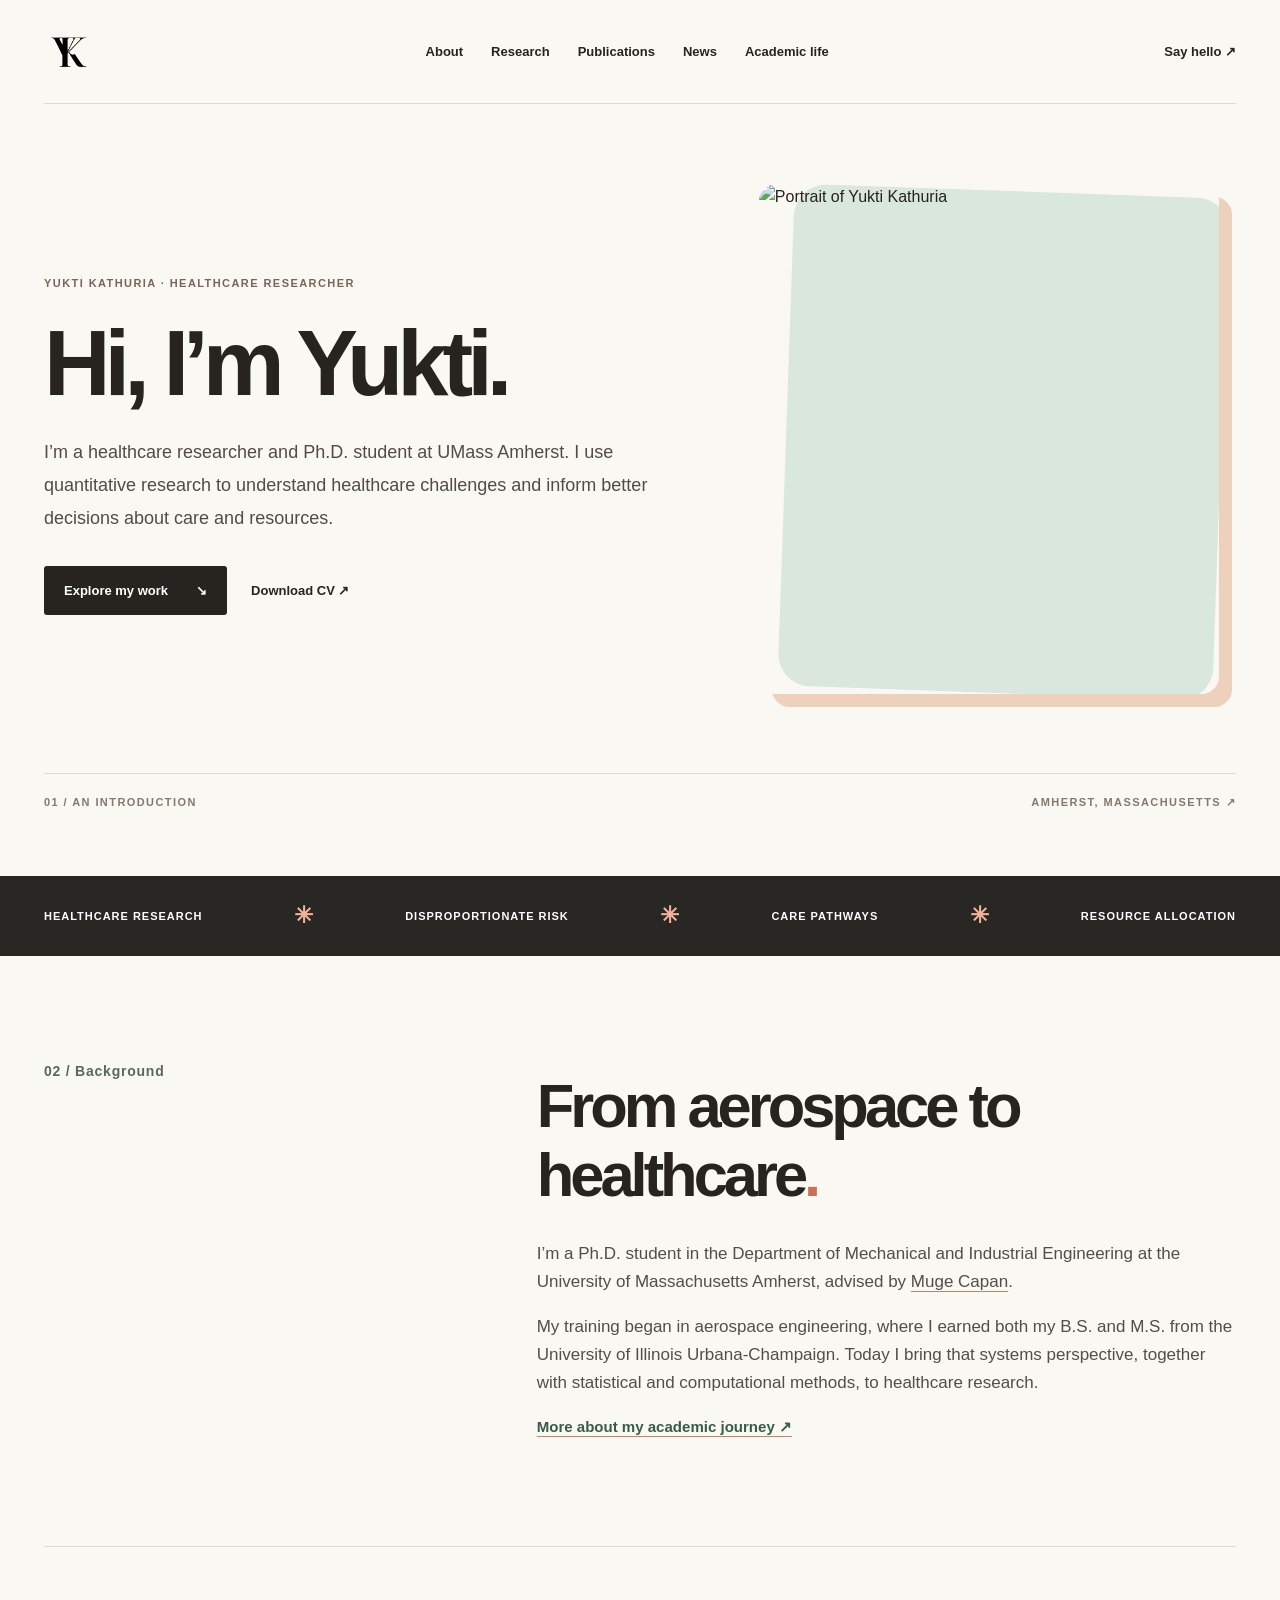
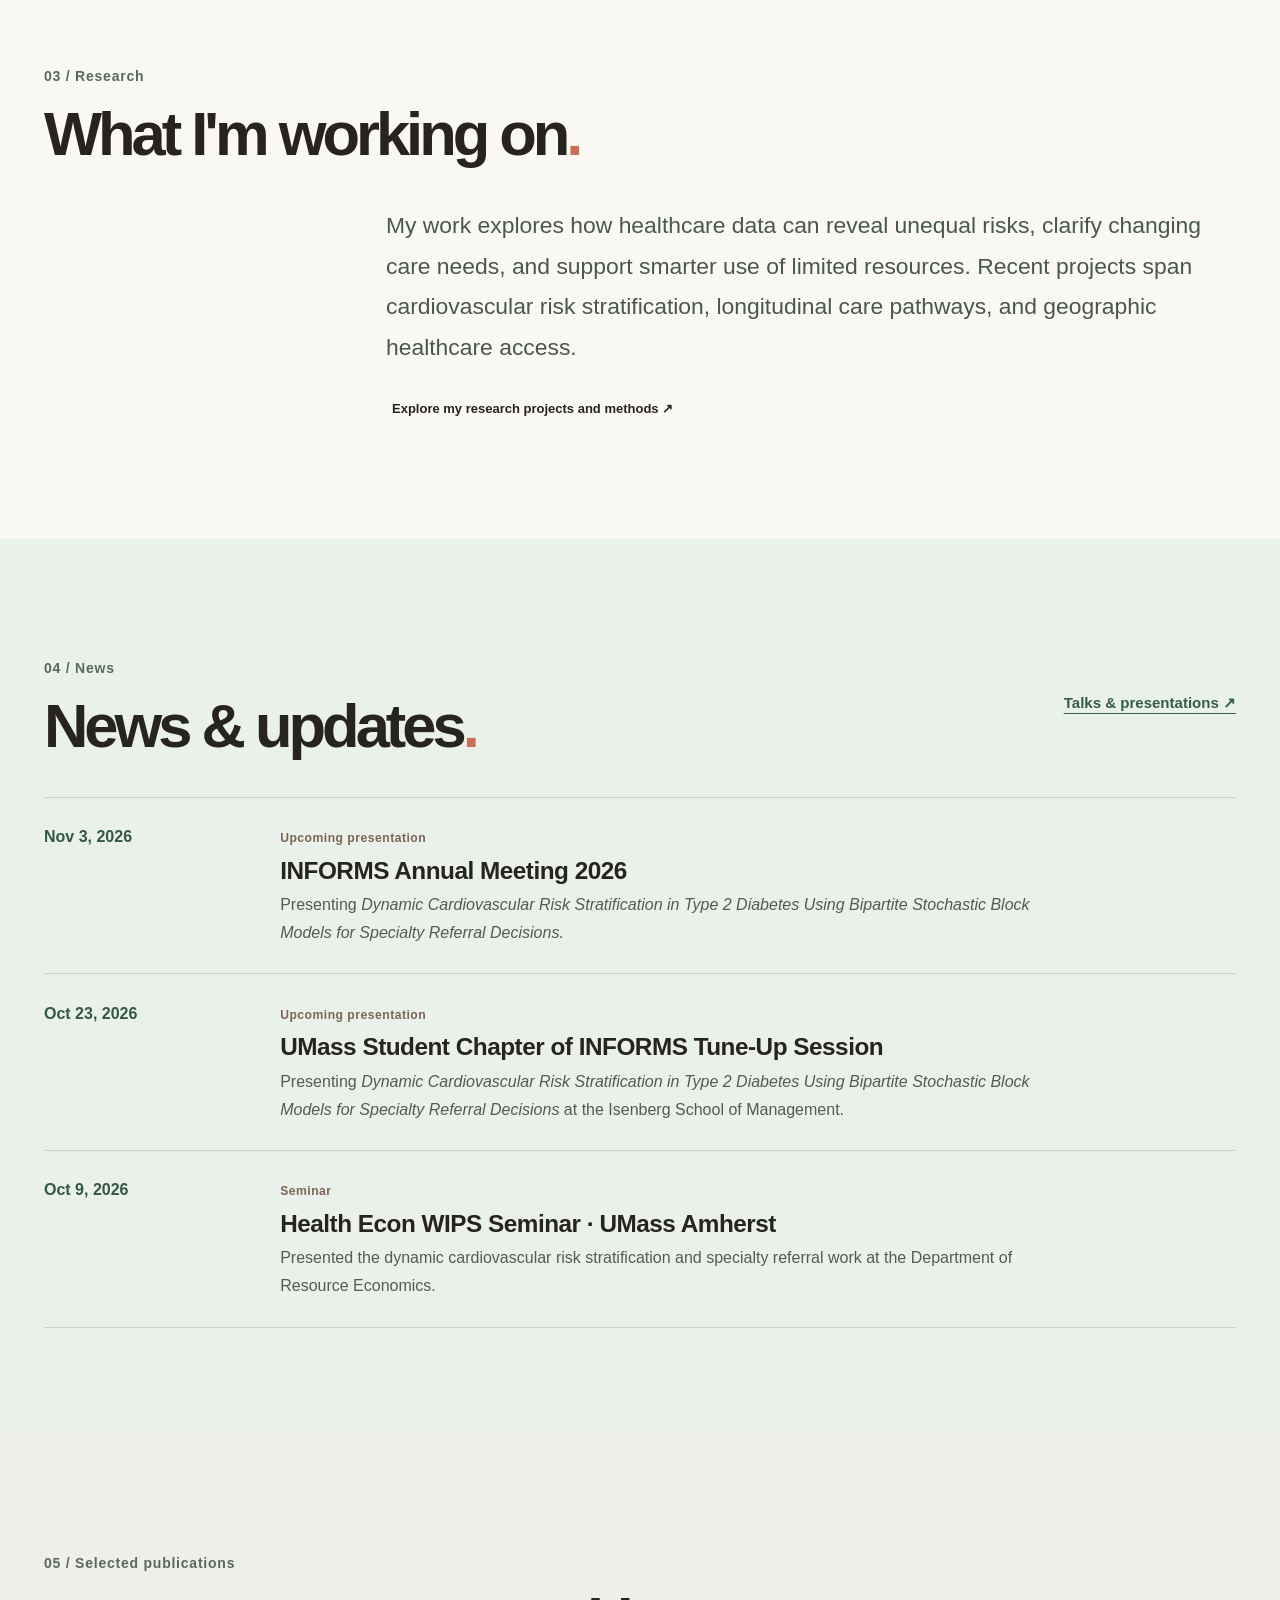
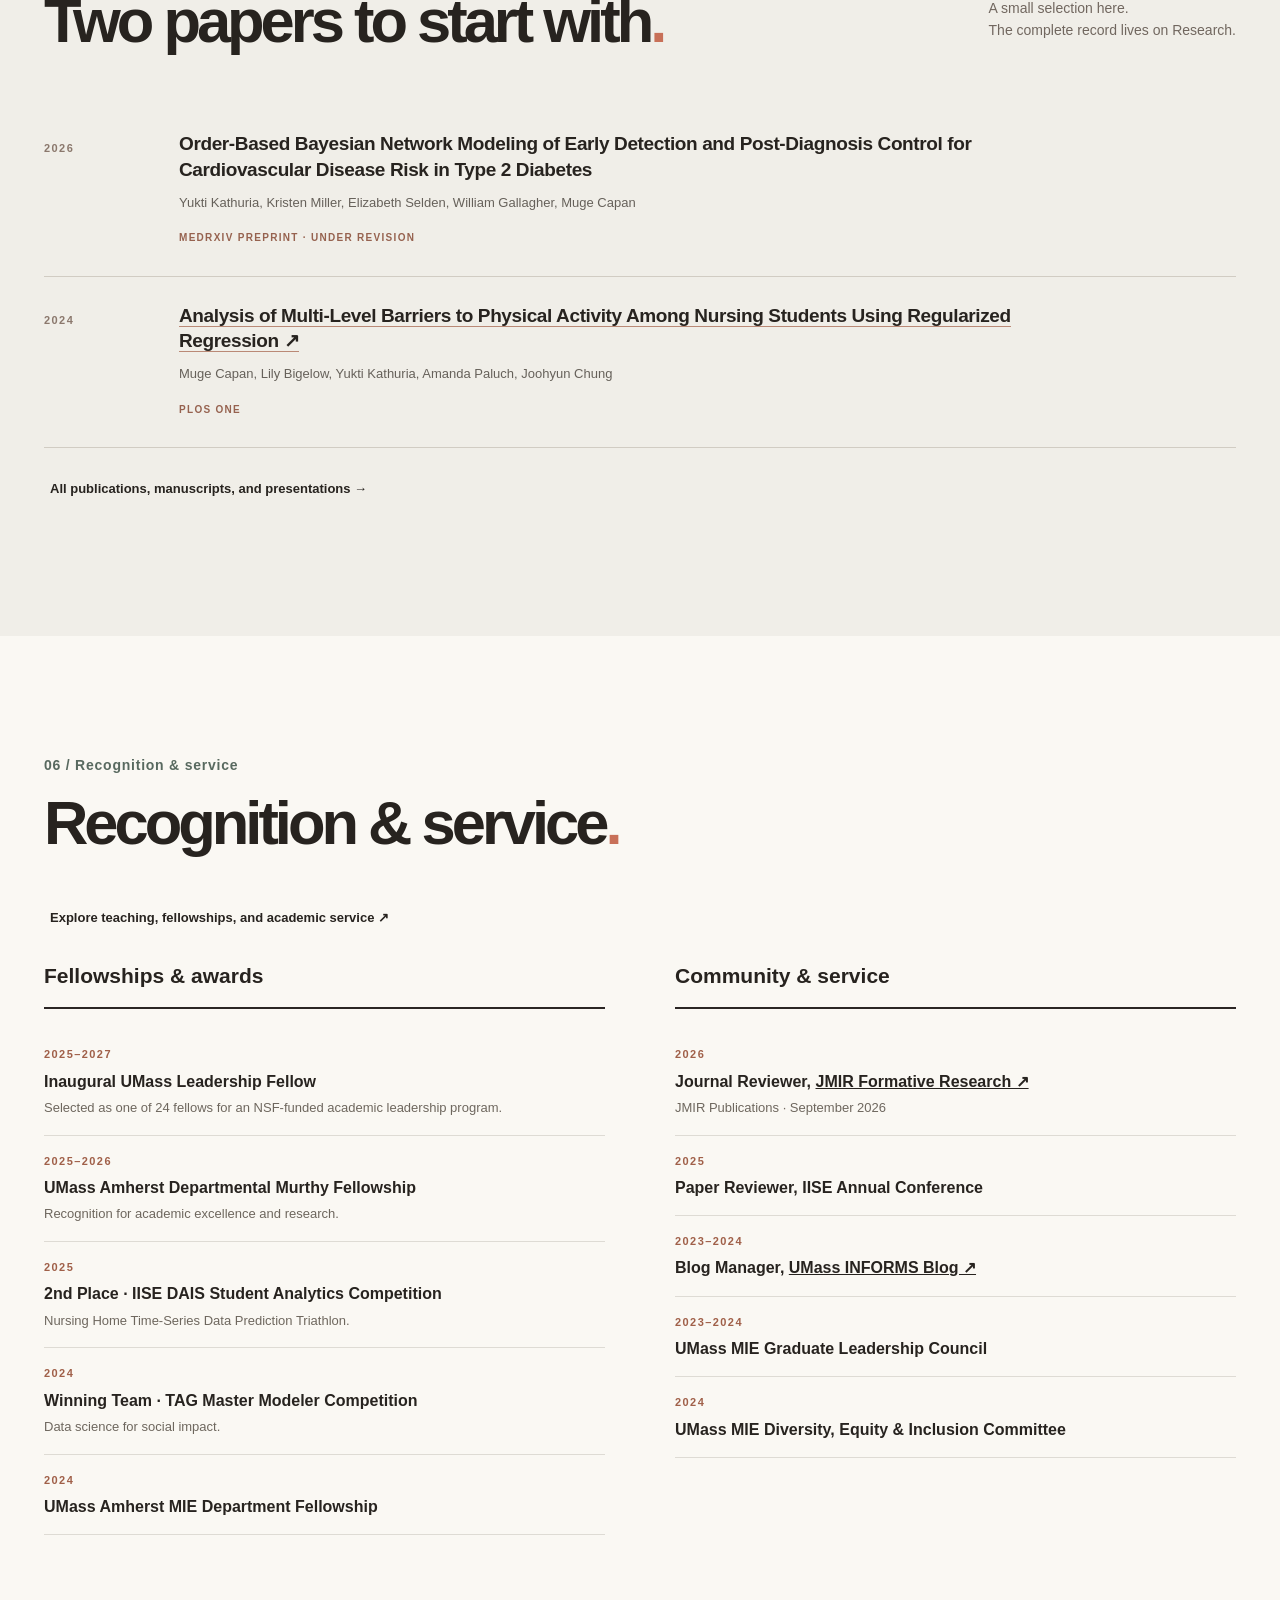
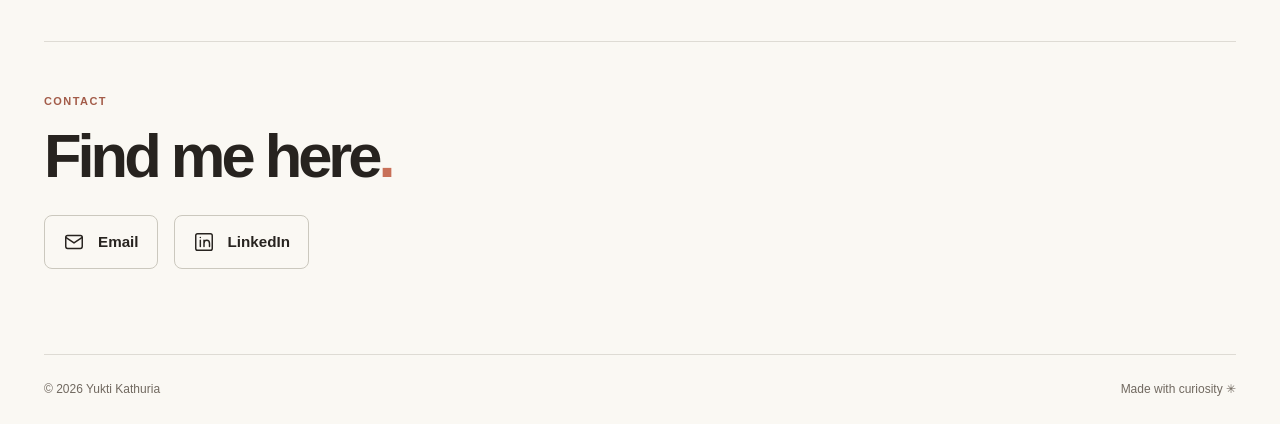
==== index.html @ b122ef8e "Add files via upload" ====
<!DOCTYPE html>

<html lang="en">
<head>
<meta charset="utf-8"/><meta content="width=device-width, initial-scale=1" name="viewport"/>
<meta content="Yukti Kathuria is a healthcare researcher and Ph.D. student at UMass Amherst studying disproportionate risk, timing of care, and healthcare resource allocation." name="description"/>
<meta content="GbsU6MI-DNEJDT9BUPBQUAX-olHgY7jnCiI9OE_1lO4" name="google-site-verification"/>
<title>Yukti Kathuria | Healthcare Researcher</title>
<link href="style.css" rel="stylesheet"/>
<link rel="icon" href="favicon.ico" sizes="any"/>
</head>
<body>
<a class="skip" href="#main">Skip to content</a>
<header class="site-header shell">
<a aria-label="Yukti Kathuria home" class="wordmark" href="index.html"><img src="images/yk-monogram-transparent.png" alt="" class="brand-logo" width="46" height="46"/></a>
<nav aria-label="Main navigation"><a href="#about">About</a><a href="research.html">Research</a><a href="research.html#publications">Publications</a><a href="#news">News</a><a href="academic.html">Academic life</a></nav>
<a class="header-mail" href="mailto:ykathuria@umass.edu">Say hello ↗</a>
</header>
<main id="main">
<section class="hero shell" id="about">
<div class="hero-copy"><p class="eyebrow">YUKTI KATHURIA · HEALTHCARE RESEARCHER</p><h1>Hi, I’m Yukti.</h1><p class="hero-lede">I’m a healthcare researcher and Ph.D. student at UMass Amherst. I use quantitative research to understand healthcare challenges and inform better decisions about care and resources.</p><div class="actions"><a class="btn btn-primary" href="research.html">Explore my work <span>↘</span></a><a class="btn btn-plain" href="source/yukti_cv_columbia.pdf">Download CV ↗</a></div></div>
<div class="hero-art"><div class="arch-back"></div><div class="portrait-wrap"><img alt="Portrait of Yukti Kathuria" src="images/IMG_0198.jpg"/></div></div>
<div class="hero-meta"><span>01 / AN INTRODUCTION</span><span>AMHERST, MASSACHUSETTS ↗</span></div>
</section>
<section aria-label="Research focus" class="marquee-band"><div class="shell band-inner"><span>HEALTHCARE RESEARCH</span><b>✳</b><span>DISPROPORTIONATE RISK</span><b>✳</b><span>CARE PATHWAYS</span><b>✳</b><span>RESOURCE ALLOCATION</span></div></section>
<section class="section shell intro-grid"><div class="section-label">02 / Background</div><div><h2>From aerospace to healthcare<span class="punct">.</span></h2><p>I’m a Ph.D. student in the Department of Mechanical and Industrial Engineering at the University of Massachusetts Amherst, advised by <a href="https://www.umass.edu/engineering/about/directory/muge-capan">Muge Capan</a>.</p><p>My training began in aerospace engineering, where I earned both my B.S. and M.S. from the University of Illinois Urbana-Champaign. Today I bring that systems perspective, together with statistical and computational methods, to healthcare research.</p><a class="inline-forward" href="academic.html">More about my academic journey ↗</a></div></section>
<section class="section shell homepage-research" id="work"><div class="section-top"><div><p class="section-label">03 / Research</p><h2>What I'm working on<span class="punct">.</span></h2></div></div><div class="home-research-summary"><p>My work explores how healthcare data can reveal unequal risks, clarify changing care needs, and support smarter use of limited resources. Recent projects span cardiovascular risk stratification, longitudinal care pathways, and geographic healthcare access.</p><a class="btn btn-plain" href="research.html#featured">Explore my research projects and methods ↗</a></div></section><section class="section home-news" id="news"><div class="shell"><div class="section-top"><div><p class="section-label">04 / News</p><h2>News &amp; updates<span class="punct">.</span></h2></div><a class="inline-forward" href="research.html#talks">Talks &amp; presentations ↗</a></div><div class="news-list"><article class="news-entry"><time datetime="2026-11-03">Nov 3, 2026</time><div><span class="news-tag">Upcoming presentation</span><h3>INFORMS Annual Meeting 2026</h3><p>Presenting <em>Dynamic Cardiovascular Risk Stratification in Type 2 Diabetes Using Bipartite Stochastic Block Models for Specialty Referral Decisions.</em></p></div></article><article class="news-entry"><time datetime="2026-10-23">Oct 23, 2026</time><div><span class="news-tag">Upcoming presentation</span><h3>UMass Student Chapter of INFORMS Tune-Up Session</h3><p>Presenting <em>Dynamic Cardiovascular Risk Stratification in Type 2 Diabetes Using Bipartite Stochastic Block Models for Specialty Referral Decisions</em> at the Isenberg School of Management.</p></div></article><article class="news-entry"><time datetime="2026-10-09">Oct 9, 2026</time><div><span class="news-tag">Seminar</span><h3>Health Econ WIPS Seminar · UMass Amherst</h3><p>Presented the dynamic cardiovascular risk stratification and specialty referral work at the Department of Resource Economics.</p></div></article></div></div></section>
<section class="section publications-section" id="publications"><div class="shell"><div class="section-top"><div><p class="section-label">05 / Selected publications</p><h2>Two papers to start with<span class="punct">.</span></h2></div><p class="section-aside">A small selection here.<br/>The complete record lives on Research.</p></div>
<div class="pub-group"><article class="pub-row"><span class="pub-year">2026</span><div><h4>Order-Based Bayesian Network Modeling of Early Detection and Post-Diagnosis Control for Cardiovascular Disease Risk in Type 2 Diabetes</h4><p>Yukti Kathuria, Kristen Miller, Elizabeth Selden, William Gallagher, Muge Capan</p><span class="pub-place">MEDRXIV PREPRINT · UNDER REVISION</span></div></article><article class="pub-row"><span class="pub-year">2024</span><div><h4><a href="https://journals.plos.org/plosone/article?id=10.1371/journal.pone.0304214">Analysis of Multi-Level Barriers to Physical Activity Among Nursing Students Using Regularized Regression ↗</a></h4><p>Muge Capan, Lily Bigelow, Yukti Kathuria, Amanda Paluch, Joohyun Chung</p><span class="pub-place">PLOS ONE</span></div></article></div><p class="pub-next"><a class="btn btn-plain" href="research.html#publications">All publications, manuscripts, and presentations →</a></p></div></section>
<section class="section shell" id="recognition"><div class="section-top"><div><p class="section-label">06 / Recognition &amp; service</p><h2>Recognition &amp; service<span class="punct">.</span></h2></div></div><p><a class="btn btn-plain" href="academic.html">Explore teaching, fellowships, and academic service ↗</a></p><div class="recognition-grid"><div class="recognition-column"><h3>Fellowships &amp; awards</h3><div class="award"><span>2025–2027</span><strong>Inaugural UMass Leadership Fellow</strong><p>Selected as one of 24 fellows for an NSF-funded academic leadership program.</p></div><div class="award"><span>2025–2026</span><strong>UMass Amherst Departmental Murthy Fellowship</strong><p>Recognition for academic excellence and research.</p></div><div class="award"><span>2025</span><strong>2nd Place · IISE DAIS Student Analytics Competition</strong><p>Nursing Home Time-Series Data Prediction Triathlon.</p></div><div class="award"><span>2024</span><strong>Winning Team · TAG Master Modeler Competition</strong><p>Data science for social impact.</p></div><div class="award"><span>2024</span><strong>UMass Amherst MIE Department Fellowship</strong></div></div><div class="recognition-column"><h3>Community &amp; service</h3><div class="award">
  <span>2026</span>
  <strong>Journal Reviewer, <a href="https://formative.jmir.org/">JMIR Formative Research ↗</a></strong>
  <p>JMIR Publications · September 2026</p>
</div>
<div class="award">
  <span>2025</span>
  <strong>Paper Reviewer, IISE Annual Conference</strong>
</div><div class="award"><span>2023–2024</span><strong>Blog Manager, <a href="https://websites.umass.edu/umassinf/">UMass INFORMS Blog ↗</a></strong></div><div class="award"><span>2023–2024</span><strong>UMass MIE Graduate Leadership Council</strong></div><div class="award"><span>2024</span><strong>UMass MIE Diversity, Equity &amp; Inclusion Committee</strong></div></div></div></section>

</main>
<footer class="site-footer shell" id="contact"><div><span class="footer-overline">CONTACT</span><h2>Find me here<span class="punct">.</span></h2><div class="social-links"><a aria-label="Email Yukti Kathuria" class="social-link" href="mailto:ykathuria@umass.edu" title="Email"><svg aria-hidden="true" focusable="false" viewbox="0 0 24 24"><rect height="14" rx="2" width="18" x="3" y="5"></rect><path d="m3 7 9 6 9-6"></path></svg><span>Email</span></a><a aria-label="Yukti Kathuria on LinkedIn" class="social-link" href="https://www.linkedin.com/in/yukti-kathuria/" rel="noopener noreferrer" target="_blank" title="LinkedIn"><svg aria-hidden="true" focusable="false" viewbox="0 0 24 24"><rect height="18" rx="2" width="18" x="3" y="3"></rect><path d="M8 10v7M8 7v.1M12 17v-7M12 13.5c0-2 1-3.5 3-3.5s3 1.5 3 3.5V17"></path></svg><span>LinkedIn</span></a></div></div><div class="footer-bottom"><span>© <span id="year">2026</span> Yukti Kathuria</span><span>Made with curiosity ✳</span></div></footer>
<script>document.getElementById('year').textContent=new Date().getFullYear();</script>
</body>
</html>
---- style.css ----
:root{--ink:#27231f;--muted:#625e59;--paper:#faf8f3;--line:#dedbd4;--coral:#f6aa98;--lilac:#ddd2ed;--butter:#f4e4ad;--mint:#d7e8de;--peach:#f6d9c9}*{box-sizing:border-box}html{scroll-behavior:smooth}body{margin:0;color:var(--ink);background:var(--paper);font-family:Arial,Helvetica,sans-serif;line-height:1.65;-webkit-font-smoothing:antialiased}a{color:inherit}a:hover{color:#ae503b}img{max-width:100%;display:block}.shell{width:min(1200px,calc(100% - 88px));margin-inline:auto}.skip{position:absolute;top:-60px;left:12px;background:white;padding:10px;z-index:100}.skip:focus{top:8px}.site-header{min-height:104px;display:flex;align-items:center;justify-content:space-between;gap:22px;border-bottom:1px solid var(--line)}.wordmark{font-size:29px;letter-spacing:-.09em;font-weight:900;text-decoration:none;line-height:1}.dot{font-size:19px;color:#c65e47;margin-left:5px}.site-header nav{display:flex;gap:28px;align-items:center;flex-wrap:wrap}.site-header nav a,.header-mail{font-size:13px;font-weight:700;text-decoration:none}.nav-special{border-bottom:2px solid #ca765e;padding-bottom:3px}.header-mail{white-space:nowrap}.hero{position:relative;display:grid;grid-template-columns:1.2fr .8fr;align-items:center;gap:6%;padding-top:92px;padding-bottom:82px}.eyebrow,.section-label,.section-aside,.hero-meta,.card-tag,.card-num,.pub-year,.pub-place,.group-heading span,.award>span,.footer-overline,.tile-label,.play-section-head>span,.play-strip,.editable-hint{font-family:Arial,Helvetica,sans-serif;font-size:11px;font-weight:800;letter-spacing:.13em}.eyebrow{display:flex;align-items:center;gap:12px;color:#7c6359}.little-line{height:1px;width:30px;background:#a47b6e}.hero h1,.play-hero h1{font-size:clamp(58px,7.2vw,110px);font-weight:850;line-height:1.025;letter-spacing:-.085em;margin:28px 0}.hero h1 em,.other-side h2 em,.play-section h2 em,.play-closing h2 em{font-family:Georgia,'Times New Roman',serif;font-weight:400;letter-spacing:-.07em}.highlight{position:relative;z-index:0}.highlight:after{content:"";position:absolute;height:22%;background:#f4baa6;left:-2%;right:-4%;bottom:9%;transform:rotate(-2deg);z-index:-1}.hero-lede{max-width:555px;font-size:18px;color:#534b45;line-height:1.85}.actions{display:flex;gap:18px;flex-wrap:wrap;margin-top:30px;align-items:center}.btn{display:inline-flex;align-items:center;gap:28px;padding:14px 20px;text-decoration:none;font-size:13px;font-weight:800;border-radius:3px}.btn-primary{background:var(--ink);color:white}.btn-dark{background:var(--ink);color:white}.btn-primary:hover,.btn-dark:hover{background:#57443a;color:white}.btn-plain{padding-left:6px}.hero-art{position:relative;min-height:520px;display:flex;align-items:center;justify-content:center}.arch-back{position:absolute;background:#d9e7dc;inset:8% 4% 3% 12%;border-radius:47% 47% 6% 6%;transform:rotate(5deg)}.portrait-wrap{position:relative;z-index:1;width:76%;max-height:485px;overflow:hidden;border-radius:47% 47% 8% 8%;transform:rotate(-3deg);box-shadow:15px 17px 0 #eed1bc}.portrait-wrap img{width:100%;height:465px;object-fit:cover;object-position:center top}.floating-note{position:absolute;z-index:2;bottom:8px;left:-10px;background:#fffaf2;border:1px solid #e1d8cc;box-shadow:6px 8px 0 #e1cab8;padding:16px 48px 16px 18px;font-size:12px;line-height:1.5;transform:rotate(-5deg)}.floating-note strong{display:block}.floating-note span{position:absolute;right:12px;top:9px;font-size:27px;color:#e68c74}.orbit-mark{position:absolute;right:-8px;top:5%;font-size:75px;color:#d98065}.hero-meta{grid-column:1/-1;display:flex;justify-content:space-between;border-top:1px solid var(--line);padding-top:19px;color:#85786d}.marquee-band{background:#282723;color:#fff;padding:21px 0}.band-inner{display:flex;align-items:center;justify-content:space-between;gap:16px;flex-wrap:wrap;font-size:11px;font-weight:800;letter-spacing:.09em}.band-inner b{color:#f3b399;font-size:23px}.section{padding-top:106px;padding-bottom:106px;scroll-margin-top:50px}.intro-grid{display:grid;grid-template-columns:1fr 2fr;gap:12%}.section-label{color:#a35c49}.intro-grid h2,.section-top h2,.other-side h2,.play-section h2,.play-closing h2,.site-footer h2{font-size:clamp(35px,4.8vw,69px);line-height:1.12;letter-spacing:-.065em;font-weight:800;margin:10px 0 30px}.intro-grid p{font-size:17px;color:#534e49;max-width:720px}.intro-grid a{text-decoration-color:#bf856e;text-underline-offset:4px}.accent-underline{text-decoration:underline;text-decoration-color:#efb09b;text-decoration-thickness:8px;text-underline-offset:5px}.section-top{display:flex;align-items:end;justify-content:space-between;gap:30px;margin-bottom:36px}.section-top h2{margin-bottom:0}.section-aside{font-weight:500;letter-spacing:0;font-size:14px;color:#71675f;line-height:1.6}.punct{color:#c87058}.research-grid{display:grid;grid-template-columns:repeat(3,1fr);gap:16px}.research-card{padding:30px;min-height:375px;display:flex;flex-direction:column;position:relative;transition:transform .2s}.research-card:hover{transform:translateY(-6px)}.card-coral{background:var(--coral)}.card-lilac{background:var(--lilac)}.card-yellow{background:var(--butter)}.card-num{align-self:end}.card-symbol{font-size:88px;line-height:1.1;margin:10px 0 26px}.research-card h3{font-size:27px;line-height:1.15;letter-spacing:-.05em;margin:0 0 12px}.research-card p{font-size:14px;line-height:1.65;margin:0 0 24px}.card-tag{margin-top:auto;font-size:10px}.publications-section{background:#f0eee8}.pub-group{margin-top:50px}.group-heading{display:flex;align-items:center;gap:12px;font-size:20px;letter-spacing:-.035em;margin:0;padding-bottom:17px;border-bottom:2px solid #312c29}.group-heading span{color:#a35c49}.pub-row{padding:26px 0;border-bottom:1px solid #d1ccc3;display:grid;grid-template-columns:100px 1fr;gap:35px}.pub-year{padding-top:8px;color:#8b786d}.pub-row h4{font-size:19px;font-weight:750;line-height:1.35;margin:0 0 10px;max-width:870px;letter-spacing:-.02em}.pub-row h4 a{text-decoration:none;border-bottom:1px solid #ba8976}.pub-row p{font-size:13px;color:#66615a;line-height:1.6;margin:0 0 10px}.pub-place{color:#96624f;font-size:10px}.recognition-grid{display:grid;grid-template-columns:1fr 1fr;gap:70px}.recognition-column h3{font-size:21px;margin:0 0 20px;padding-bottom:14px;border-bottom:2px solid #2b2624}.award{padding:16px 0;border-bottom:1px solid var(--line)}.award>span{display:block;color:#a06049;margin-bottom:7px}.award strong{display:block;font-size:16px;line-height:1.4}.award p{font-size:13px;color:#6e675e;line-height:1.6;margin:5px 0 0}.other-side{background:#e4dbee;min-height:400px;padding:65px 7%;display:flex;align-items:center;justify-content:space-between;gap:10%;margin-bottom:95px;overflow:hidden}.other-side h2{margin:10px 0 20px}.other-side p:not(.section-label){max-width:460px;font-size:15px;margin-bottom:24px}.hobby-sparks{position:relative;min-width:260px;height:230px}.hobby-sparks span{position:absolute;font-size:85px;transform:rotate(-15deg)}.hobby-sparks span:nth-child(1){left:0;top:4px;color:#c15f5b}.hobby-sparks span:nth-child(2){right:15px;top:-30px;color:#ed937f}.hobby-sparks span:nth-child(3){bottom:-30px;left:40px;color:#8876b2}.hobby-sparks span:nth-child(4){bottom:35px;right:0;color:#f2a96e}.site-footer{border-top:1px solid var(--line);padding-top:45px}.site-footer h2{margin:8px 0}.footer-overline{color:#a35c49}.footer-email{font-size:21px}.footer-bottom{display:flex;align-items:center;justify-content:space-between;gap:20px;margin-top:85px;padding:25px 0;border-top:1px solid var(--line);font-size:12px;color:#716960}.footer-bottom a{text-decoration:none}
/* Independent personal scrapbook design */
.play-page{background:#fcf7f1}.play-hero{min-height:530px;position:relative;padding-top:100px;padding-bottom:100px}.play-hero h1{font-size:clamp(70px,10vw,150px);line-height:.95;margin:24px 0}.scribble{font-family:Georgia,'Times New Roman',serif;font-weight:400;font-style:italic;color:#c7676a}.play-hero>p:not(.eyebrow){max-width:570px;font-size:18px;line-height:1.8}.sticker{position:absolute;border-radius:50%;display:flex;align-items:center;justify-content:center}.sticker-one{background:#eddc91;width:156px;height:156px;right:12%;top:13%;font-size:78px;color:#be7079;transform:rotate(16deg)}.sticker-one small{position:absolute;font-size:12px;bottom:24px;color:#40382d;letter-spacing:.1em}.sticker-two{background:#c8dfd2;width:115px;height:115px;right:4%;bottom:15%;font-size:80px;transform:rotate(-12deg);color:#bb686c}.play-strip{border-top:1px solid #bdb4aa;border-bottom:1px solid #bdb4aa;display:flex;justify-content:space-between;gap:20px;padding:17px 0}.play-section{padding:95px 0}.play-section-head{max-width:640px;margin-bottom:34px}.play-section-head>span{color:#b16363}.play-section h2{margin:15px 0}.play-section h2 em{color:#ba747c}.play-section-head p{font-size:16px;color:#6c625a}.hobby-grid{display:grid;grid-template-columns:repeat(3,1fr);gap:18px}.hobby-tile{padding:28px;min-height:335px;display:flex;flex-direction:column;align-items:start;border-radius:2px}.pink{background:#efd0d2}.lavender{background:#ddd4ef}.butter{background:#f3e5b2}.seafoam{background:#d4e7dc}.peach{background:#f4d9ca}.tile-emoji{font-size:45px;margin-bottom:29px}.tile-label{font-size:10px;color:#75645d}.hobby-tile h3,.wide-hobby h3{font-size:32px;letter-spacing:-.06em;line-height:1.1;margin:8px 0}.hobby-tile p,.wide-hobby p{font-size:14px;line-height:1.65;margin:5px 0 20px}.editable-hint{margin-top:auto;border-top:1px dashed #8c857d;padding-top:12px;letter-spacing:0;font-size:11px;font-weight:500;color:#6e655f}.two-hobbies{display:grid;grid-template-columns:1fr 1fr;gap:18px}.wide-hobby{display:flex;gap:30px;min-height:255px;padding:30px}.large-icon{font-size:64px;line-height:1.2}.make-grid{grid-template-columns:repeat(4,1fr)}.make-grid .hobby-tile{min-height:295px}.make-grid .hobby-tile h3{font-size:27px}.play-closing{background:#e8e0ee;text-align:center;position:relative;padding:85px 25px;margin-top:30px;margin-bottom:60px}.play-closing h2{margin:15px 0}.play-closing h2 em{color:#ab6478}.play-closing p{max-width:510px;margin:0 auto 25px}.closing-star{font-size:48px;color:#af6c84}.play-footer .footer-bottom{margin-top:0;border-top:0}
@media(max-width:920px){.shell{width:min(100% - 44px,1200px)}.site-header{flex-wrap:wrap;padding:18px 0;gap:12px}.site-header nav{order:3;width:100%;gap:18px}.hero{grid-template-columns:1fr 1fr;gap:2%;padding-top:60px}.hero h1{font-size:clamp(53px,7vw,75px)}.hero-art{min-height:390px}.portrait-wrap img{height:345px}.research-card{padding:23px}.research-card h3{font-size:22px}.recognition-grid{gap:35px}.make-grid{grid-template-columns:1fr 1fr}.sticker-one{right:5%}}
@media(max-width:690px){.shell{width:calc(100% - 36px)}.site-header{min-height:78px}.site-header nav{gap:12px 18px}.site-header nav a,.header-mail{font-size:12px}.header-mail{margin-left:auto}.hero{display:flex;flex-direction:column;align-items:stretch;padding:48px 0 25px}.hero h1{font-size:clamp(58px,12vw,82px)}.hero-lede{font-size:16px}.hero-art{margin-top:22px;min-height:370px}.arch-back{left:18%;right:10%}.portrait-wrap{width:62%}.portrait-wrap img{height:330px}.floating-note{left:3%}.hero-meta{margin-top:36px;gap:10px;font-size:9px}.band-inner{justify-content:center;gap:8px 13px;font-size:9px}.band-inner b{font-size:16px}.section{padding-top:68px;padding-bottom:68px}.intro-grid{grid-template-columns:1fr;gap:12px}.intro-grid h2,.section-top h2,.other-side h2,.play-section h2{font-size:45px}.section-top{display:block}.section-aside{display:none}.research-grid,.hobby-grid,.two-hobbies,.recognition-grid{grid-template-columns:1fr}.research-card{min-height:280px}.card-symbol{font-size:64px;margin:3px 0 18px}.pub-row{grid-template-columns:1fr;gap:2px;padding:22px 0}.pub-year{padding:0}.pub-row h4{font-size:17px}.group-heading{font-size:17px}.other-side{padding:42px 28px;margin-bottom:60px}.hobby-sparks{display:none}.footer-bottom{flex-wrap:wrap;margin-top:55px}.play-hero{padding:75px 0;min-height:auto}.play-hero h1{font-size:clamp(63px,13vw,90px)}.play-hero>p:not(.eyebrow){font-size:16px;max-width:85%}.sticker-one{width:70px;height:70px;font-size:40px;right:0;top:7%}.sticker-one small{display:none}.sticker-two{display:none}.play-strip{font-size:9px;flex-wrap:wrap}.play-section{padding:65px 0}.wide-hobby{flex-direction:column;gap:8px}.make-grid{grid-template-columns:1fr 1fr}.make-grid .hobby-tile{padding:18px}.make-grid .hobby-tile h3{font-size:23px}.make-grid .tile-emoji{font-size:36px}.make-grid .hobby-tile p{font-size:12px}.play-closing h2{font-size:40px}}
@media(prefers-reduced-motion:reduce){html{scroll-behavior:auto}.research-card{transition:none}}

/* CV-inspired companion pages: calm, editorial, easy to scan */
.inside-hero{padding:clamp(4rem,9vw,8rem) 0 3rem;border-bottom:1px solid var(--line,#ddd)}
.inside-kicker{font-size:.77rem;letter-spacing:.16em;text-transform:uppercase;font-weight:700;opacity:.7}
.inside-hero h1{font-size:clamp(3rem,8vw,7rem);line-height:1.03;max-width:900px;letter-spacing:-.055em;margin:.55em 0 .35em}
.inside-hero>p:not(.inside-kicker){max-width:750px;font-size:clamp(1.08rem,2vw,1.35rem);line-height:1.7;color:var(--muted,#565656)}
.inside-nav{display:flex;flex-wrap:wrap;gap:.7rem;margin-top:2rem}
.inside-nav a,.tagline{border:1px solid currentColor;border-radius:100px;padding:.55rem .95rem;font-size:.85rem;text-decoration:none}
.inside-nav a:hover{background:#243e39;color:white}
.study-section{padding:4.8rem 0;border-bottom:1px solid var(--line,#ddd)}
.study-head{display:grid;grid-template-columns:minmax(120px,1fr) minmax(0,3fr);gap:2rem;margin-bottom:2.3rem}
.study-head h2{font-size:clamp(2rem,4vw,3.7rem);letter-spacing:-.04em;line-height:1.1;margin:0}
.study-head .eyebrow{margin:.5rem 0;font-size:.78rem}
.study-body{max-width:920px;margin-left:auto}
.theme-block{display:grid;grid-template-columns:3rem 1fr;gap:1.2rem;padding:1.5rem 0;border-top:1px solid #d6d8d0}
.theme-block h3{font-size:clamp(1.3rem,2.2vw,1.9rem);margin:0 0 .45rem}
.theme-block p{max-width:760px;line-height:1.7;margin:.5rem 0}
.theme-block small{font-size:.77rem;letter-spacing:.05em;text-transform:uppercase;color:#526b62}
.theme-index{font-family:monospace;color:#75877a;padding-top:.2rem}
.work-feature{padding:clamp(1.5rem,3vw,3rem);background:#e5eee8;border-radius:1rem}
.work-feature h3{font-size:clamp(1.5rem,3vw,2.5rem);line-height:1.2;max-width:800px;margin:.7rem 0}
.work-feature p{line-height:1.7;max-width:780px}
.work-feature .work-meta{font-size:.8rem;letter-spacing:.09em;text-transform:uppercase;color:#315f52}
.paper-list{list-style:none;padding:0;margin:0}
.paper-list li{display:grid;grid-template-columns:5rem 1fr;gap:1.2rem;padding:1.4rem 0;border-top:1px solid #d6d8d0}
.paper-list strong{display:block;font-size:1.08rem;line-height:1.45}
.paper-list p{margin:.3rem 0;font-size:.94rem;line-height:1.5}
.paper-year{color:#6c766f;font-size:.9rem;font-variant-numeric:tabular-nums}
.paper-list em{font-size:.86rem;color:#50635c}
.record-links{display:grid;grid-template-columns:repeat(2,minmax(0,1fr));gap:1rem}
.record-links a{display:block;background:#f0e8de;padding:1.5rem;border-radius:.8rem;text-decoration:none;color:#243e39;font-weight:700}
.record-links a:nth-child(2){background:#e8e3f0}
.record-links span{display:block;font-weight:400;margin-top:.6rem;font-size:.86rem}
.academic-note{margin-top:1.2rem;font-size:.9rem;color:#52635b}
@media(max-width:720px){.study-head{grid-template-columns:1fr;gap:.4rem}.study-body{margin:0}.paper-list li{grid-template-columns:1fr;gap:.2rem}.record-links{grid-template-columns:1fr}.inside-hero{padding-top:3rem}}

/* Personal photo journal */
.gallery-intro{margin-top:4rem;max-width:46rem}.gallery-intro h3{font-size:clamp(1.5rem,3vw,2.4rem);margin:.55rem 0}.gallery-intro p{line-height:1.7}.photo-collections{display:grid;gap:3rem;margin-top:2rem}.photo-collection{min-width:0}.photo-collection-head{display:flex;align-items:baseline;justify-content:space-between;gap:1rem;flex-wrap:wrap;border-bottom:1px solid currentColor;padding-bottom:.75rem;margin-bottom:1.25rem}.photo-collection-head h3{font-size:1.35rem;margin:0}.photo-collection-head span{font-size:.82rem;opacity:.7}.photo-gallery{display:grid;grid-template-columns:repeat(auto-fit,minmax(min(100%,240px),1fr));gap:1rem}.gallery-empty{border:1px dashed currentColor;border-radius:15px;padding:2.25rem 1rem;opacity:.65;min-height:150px;display:flex;align-items:center;justify-content:center;text-align:center}.photo-item{margin:0}.photo-item img{display:block;width:100%;height:260px;object-fit:cover;border-radius:14px}.photo-item figcaption{padding:.65rem .2rem;line-height:1.5;font-size:.9rem}.photo-help{margin:3rem 0 0;padding:1.5rem;border-radius:16px;background:rgba(255,255,255,.55);max-width:60rem}.photo-help h3{margin-top:0}.photo-help p{line-height:1.7}.photo-help code,.gallery-intro code{background:rgba(0,0,0,.06);padding:.1rem .3rem;border-radius:4px;overflow-wrap:anywhere}

/* Curiosity and future directions: clearly separated from completed research */
.future-section{border-top:1px solid var(--line)}
.future-heading{display:grid;grid-template-columns:1.2fr .8fr;gap:clamp(1rem,5vw,5rem);align-items:end;margin-bottom:2.25rem}
.future-heading h2{font-size:clamp(2.4rem,5.6vw,5.2rem);line-height:1.06;letter-spacing:-.055em;margin:.7rem 0 0}
.future-heading h2 em{font-family:Georgia,'Times New Roman',serif;font-weight:400;color:#9e624e}
.future-heading>p{max-width:29rem;line-height:1.85;color:var(--muted);margin:0 0 .35rem}
.future-columns,.future-mini-grid{display:grid;grid-template-columns:repeat(2,minmax(0,1fr));gap:1.2rem}
.future-column{background:#e4ebe6;padding:clamp(1.3rem,3vw,2.6rem);border-radius:1rem}
.future-column-alt{background:#efe3dd}
.future-marker{font-size:.69rem;font-weight:700;letter-spacing:.12em;color:#527266}
.future-column-alt .future-marker{color:#935d4b}
.future-column h3{font-size:clamp(1.35rem,2.5vw,2.05rem);line-height:1.2;letter-spacing:-.03em;max-width:25rem;margin:1.5rem 0}
.future-column ul{padding-left:1.1rem;margin:0}.future-column li{padding:.35rem 0;line-height:1.5}
.future-outro{margin:1.8rem 0 0;color:var(--muted)}.future-outro a{font-weight:700}
.future-research-intro{font-size:1.1rem;line-height:1.8;max-width:48rem;margin-top:0;margin-bottom:1.6rem}
.future-mini-grid article{border:1px solid #d3d8d1;border-radius:.8rem;padding:1.6rem}
.future-mini-grid h3{font-size:1.4rem;line-height:1.3;margin:1rem 0}
.future-mini-grid p{line-height:1.75;margin-bottom:0}
@media(max-width:720px){.future-heading,.future-columns,.future-mini-grid{grid-template-columns:1fr}.future-heading{gap:1rem}}

/* October 2026: restrained personal introduction, aligned portrait and future focus */
.hero{grid-template-columns:minmax(0,1fr) minmax(320px,.78fr);align-items:center;gap:clamp(2rem,5vw,5rem);padding-top:65px;padding-bottom:65px}
.hero h1{font-size:clamp(3.6rem,7.2vw,7rem);letter-spacing:-.065em;line-height:1.08;max-width:740px;margin:22px 0}
.hero-lede{max-width:620px}
.hero-art{min-height:540px;align-self:center}
.arch-back{inset:4% 3% 3% 9%;border-radius:2rem;transform:rotate(2deg)}
.portrait-wrap{width:min(94%,460px);max-height:none;overflow:hidden;border-radius:1.1rem;transform:none;box-shadow:13px 13px 0 #eed1bc}
.portrait-wrap img{width:100%;height:510px;object-fit:cover;object-position:center top}
.next-chapter{border-top:1px solid var(--line)}
.next-chapter-layout{display:grid;grid-template-columns:minmax(0,1.2fr) minmax(270px,.8fr);gap:clamp(2rem,7vw,7rem);align-items:start;margin-top:22px}
.next-chapter h2{font-size:clamp(2.4rem,4.6vw,4.8rem);line-height:1.14;letter-spacing:-.055em;margin:0 0 25px;max-width:690px}
.next-lead{font-size:clamp(1.08rem,1.55vw,1.26rem);line-height:1.75;color:#4d514a;max-width:770px;margin:0}
.next-detail{border-left:2px solid #c4d4c9;padding-left:26px;margin-top:8px}
.next-overline{font-size:.72rem!important;font-weight:800;color:#66806d!important;letter-spacing:.11em;margin:0 0 14px!important}
.next-detail>p:not(.next-overline),.next-fields{line-height:1.9;color:#4d514a;font-size:1rem}
.next-link{display:inline-block;margin-top:14px;text-underline-offset:5px;font-size:.9rem;font-weight:700}
.next-fields span{color:#98aa9c;margin:0 .25rem}
.social-links{display:flex;gap:16px;flex-wrap:wrap;margin-top:25px}
.social-link{display:inline-flex;align-items:center;gap:13px;padding:13px 18px;border:1px solid #cbc8be;border-radius:8px;text-decoration:none;font-weight:700;font-size:.95rem;transition:background .2s,border-color .2s}
.social-link:hover{background:#e4ebe6;border-color:#899b90}
.social-link svg{width:22px;height:22px;fill:none;stroke:currentColor;stroke-width:1.6;stroke-linecap:round;stroke-linejoin:round}
@media(max-width:820px){.hero{grid-template-columns:minmax(0,1fr) minmax(240px,.75fr);gap:2rem}.hero-art{min-height:400px}.portrait-wrap img{height:380px}.next-chapter-layout{grid-template-columns:1fr}.next-detail{margin-top:0}}
@media(max-width:690px){.hero{display:flex;flex-direction:column;align-items:stretch}.hero h1{font-size:clamp(3.3rem,11vw,5.5rem)}.hero-art{margin:20px auto 0;min-height:420px;width:min(100%,430px)}.portrait-wrap{width:88%}.portrait-wrap img{height:405px}.next-chapter h2{font-size:clamp(2.2rem,10vw,3.6rem)}}

/* Unified academic hierarchy and October 2026 research refresh */
.section-label,.study-head .eyebrow{font-size:14px!important;letter-spacing:.055em!important;text-transform:none!important;line-height:1.35;color:#58695f;font-weight:700}
.study-head{grid-template-columns:minmax(145px,220px) minmax(0,1fr);gap:clamp(1.5rem,4vw,4rem)}
.study-body{max-width:none;margin-left:0;min-width:0}
.featured-body{display:grid;grid-template-columns:1fr;gap:22px;max-width:none}
.featured-body .work-feature{margin:0;min-width:0;padding:clamp(1.5rem,3.5vw,3rem)}
.featured-body .work-feature h3{max-width:1000px}
.curiosity-teaser{border-top:1px solid var(--line)}
.curiosity-teaser-content{max-width:900px;margin-left:auto}
.curiosity-teaser-content>p{font-size:clamp(1.1rem,2.1vw,1.45rem);line-height:1.65;margin:0 0 1.2rem}
.horizons-intro{max-width:960px;font-size:clamp(1.1rem,2vw,1.3rem);line-height:1.75;margin:0 0 2rem}
.horizons-grid{display:grid;grid-template-columns:repeat(2,minmax(0,1fr));gap:16px}
.horizon-item{border-top:2px solid #b4c6b7;padding:1.5rem 1rem 1.5rem 0;min-width:0}
.horizon-category{font-size:.83rem;color:#557263;font-weight:700;letter-spacing:.015em}
.horizon-item h3{font-size:clamp(1.35rem,2vw,1.85rem);line-height:1.2;letter-spacing:-.025em;margin:.65rem 0}
.horizon-item p{line-height:1.75;color:#514f4b;margin:0}
.horizons-footnote{font-size:.9rem;color:#68685f;margin-top:1.6rem}
@media(max-width:720px){.study-head{grid-template-columns:1fr;gap:.6rem}.horizons-grid{grid-template-columns:1fr}.featured-body{gap:16px}.curiosity-teaser-content{margin-left:0}}

/* Research page: restrained page title, readable line lengths, no oversized wrapping */
.research-hero{padding-top:clamp(3rem,6vw,5rem);padding-bottom:clamp(2.5rem,5vw,4rem)}
.research-hero h1{font-size:clamp(2.7rem,5.1vw,4.6rem);line-height:1.12;letter-spacing:-.035em;max-width:none;margin:.35em 0 .25em;text-wrap:balance}
.research-hero>p:not(.inside-kicker){font-size:clamp(1rem,1.5vw,1.2rem);max-width:65ch;line-height:1.7}
@media(max-width:690px){.research-hero h1{font-size:clamp(2.5rem,10vw,3.7rem)}}

/* Restrained, responsive Research headline: avoid one-word lines */
.research-hero h1{font-size:clamp(2.05rem,3.75vw,3.45rem);line-height:1.16;letter-spacing:-.025em;max-width:1100px;text-wrap:pretty;overflow-wrap:normal;}
@media(max-width:690px){.research-hero h1{font-size:clamp(1.95rem,7.2vw,2.8rem);}}

/* Healthcare mission and research directions — restrained, full-width editorial layout */
.healthcare-mission h1{font-size:clamp(2.5rem,4.5vw,4.15rem);max-width:950px;line-height:1.13;letter-spacing:-.035em;text-wrap:balance}
.healthcare-mission .mission-question{font-size:clamp(1.18rem,2.25vw,1.55rem)!important;max-width:820px!important;line-height:1.55!important;color:#263f34!important;font-weight:600;margin-top:1.5rem}
.healthcare-mission>p:not(.inside-kicker):not(.mission-question){max-width:850px;font-size:1.08rem;line-height:1.78}
.thrust-intro{max-width:900px;margin:0 0 .3rem;font-size:1.1rem;line-height:1.75;color:#47574c}
.featured-body{gap:1.4rem}
.featured-body .work-feature{border:1px solid #d4e3d9}
@media(max-width:690px){.healthcare-mission h1{font-size:clamp(2.15rem,8vw,3rem)}}

/* Single-line research headings on laptop/desktop; natural wrapping on small screens. */
@media (min-width: 900px) {
  .healthcare-mission h1 {
    font-size: clamp(2rem, 3vw, 2.8rem);
    max-width: none;
    white-space: nowrap;
    text-wrap: nowrap;
    letter-spacing: -.035em;
  }
  .horizons-section .study-head {
    display: block;
  }
  .horizons-section .study-head h2 {
    font-size: clamp(2rem, 3vw, 2.8rem);
    white-space: nowrap;
    text-wrap: nowrap;
    letter-spacing: -.035em;
  }
}
@media (max-width: 899px) {
  .healthcare-mission h1,
  .horizons-section .study-head h2 {
    white-space: normal;
    text-wrap: pretty;
    overflow-wrap: normal;
  }
}

/* Academic Life: concise, restrained hero heading */
.academic-hero h1 {
  font-size: clamp(2.5rem, 4.2vw, 4rem);
  line-height: 1.15;
  letter-spacing: -.035em;
  max-width: none;
  margin: .4em 0 .32em;
  text-wrap: pretty;
}
@media (min-width: 700px) {
  .academic-hero h1 { white-space: nowrap; }
}
@media (max-width: 699px) {
  .academic-hero h1 { font-size: clamp(2.2rem, 8vw, 3rem); }
}

/* Academic Life refresh: legible timelines and a warm editorial identity */
.academic-hero{position:relative;isolation:isolate;padding-bottom:3.75rem}
.academic-hero:before{content:"";position:absolute;right:0;top:3rem;width:clamp(95px,16vw,210px);height:clamp(95px,16vw,210px);border-radius:50%;background:#e3eee5;z-index:-1}
.academic-hero:after{content:"✳";position:absolute;right:clamp(28px,7vw,105px);top:clamp(4rem,9vw,8rem);font-size:clamp(2.6rem,6vw,5rem);line-height:1;color:#b07865;z-index:-1}
.academic-hero .inside-kicker{color:#9b6754;opacity:1;font-size:.83rem;letter-spacing:.12em}
.academic-hero h1{color:#29493b;letter-spacing:-.045em}
.academic-hero>p:not(.inside-kicker){max-width:67ch}
.academic-hero .inside-nav a{border-color:#c4d3c5;background:#f0f4ec;color:#36594a;transition:background .18s,border-color .18s}
.academic-hero .inside-nav a:hover{background:#dce9de;border-color:#779985;color:#1d4936}
.academic-hero~.study-section{position:relative}
.academic-hero~.study-section .study-head{align-items:start}
.academic-hero~.study-section .study-head .eyebrow{color:#a0614b;font-size:.91rem!important;letter-spacing:.015em!important}
.academic-hero~.study-section .study-head h2{color:#28483a;font-size:clamp(1.8rem,3.2vw,2.85rem)}
.academic-hero~.study-section .study-body{min-width:0}
.academic-hero~.study-section .theme-block{grid-template-columns:minmax(6.7rem,7.8rem) minmax(0,1fr);gap:clamp(1.1rem,2.5vw,2rem);padding:1.55rem clamp(.5rem,1.5vw,1.2rem);border-top:1px solid #d7ded7;transition:background .18s}
.academic-hero~.study-section .theme-block:hover{background:#f0f4ee}
.academic-hero~.study-section .theme-index,
.academic-hero~.study-section .paper-year{white-space:nowrap;word-break:normal;overflow-wrap:normal;hyphens:none;font-family:Arial,Helvetica,sans-serif;font-size:.92rem;font-weight:700;font-variant-numeric:tabular-nums;letter-spacing:.005em;color:#557d68}
.academic-hero~.study-section .theme-index{padding-top:.35rem}
.academic-hero~.study-section .theme-block h3{font-size:clamp(1.16rem,1.85vw,1.53rem);letter-spacing:-.025em;color:#282d27}
.academic-hero~.study-section .theme-block p{color:#64675f}
.academic-hero~.study-section .paper-list li{grid-template-columns:minmax(6.7rem,7.8rem) minmax(0,1fr);gap:clamp(1.1rem,2.5vw,2rem);padding:1.22rem clamp(.5rem,1.5vw,1.2rem);transition:background .18s}
.academic-hero~.study-section .paper-list li:hover{background:#f0f4ee}
.academic-hero~.study-section .paper-list strong{font-weight:700}
.academic-hero~.study-section .study-body>h3{display:inline-block;font-size:1.06rem;letter-spacing:.01em;color:#3e6c54;background:#e6efe8;padding:.35rem .85rem;border-radius:999px;margin:1.7rem 0 .9rem}
.academic-hero~.study-section .study-body>h3:first-child{margin-top:0}
.academic-hero~.study-section .academic-note{border-left:3px solid #c8876d;background:#f4eee6;padding:1rem 1.25rem;margin-top:2rem}
@media(max-width:690px){
  .academic-hero:before{width:80px;height:80px;top:2rem;opacity:.65}
  .academic-hero:after{top:3.2rem;right:22px;font-size:2rem}
  .academic-hero~.study-section .theme-block,
  .academic-hero~.study-section .paper-list li{grid-template-columns:minmax(5.6rem,6.5rem) minmax(0,1fr);gap:1rem;padding:1.2rem 0}
  .academic-hero~.study-section .theme-index,
  .academic-hero~.study-section .paper-year{font-size:.82rem}
}
@media(max-width:380px){
  .academic-hero~.study-section .theme-block,
  .academic-hero~.study-section .paper-list li{grid-template-columns:1fr;gap:.25rem}
  .academic-hero~.study-section .theme-index{padding-top:0}
}

/* Homepage architecture: clean introduction, concise research overview, and formal news */
.homepage-research{border-top:1px solid var(--line)}
.home-research-summary{max-width:850px;margin-left:auto;}
.home-research-summary>p{font-size:clamp(1.15rem,1.8vw,1.43rem);line-height:1.78;color:#49574e;margin:0 0 1rem}
.inline-forward{display:inline-block;color:#355d48;text-underline-offset:5px;font-size:.94rem;font-weight:700;text-decoration-thickness:1px}
.home-news{background:#eaf0ea}
.home-news .section-top{align-items:center}
.news-list{border-top:1px solid #c6d3c8}
.news-entry{display:grid;grid-template-columns:minmax(125px,185px) minmax(0,1fr);gap:clamp(1.3rem,4vw,4rem);padding:1.65rem 0;border-bottom:1px solid #c6d3c8}
.news-entry time{font-size:1rem;font-weight:750;color:#345847;white-space:nowrap;font-variant-numeric:tabular-nums}
.news-tag{font-size:.76rem;font-weight:750;letter-spacing:.04em;color:#7c6656}
.news-entry h3{font-size:clamp(1.15rem,1.9vw,1.55rem);line-height:1.3;letter-spacing:-.02em;margin:.25rem 0 .3rem}
.news-entry p{margin:0;max-width:760px;color:#515c54;line-height:1.75}
@media(max-width:650px){.news-entry{grid-template-columns:1fr;gap:.3rem}.home-news .section-top .inline-forward{margin-top:1rem}}

/* Wordmark: restrained typographic period rather than starburst. */
.wordmark .dot{font-size:1em;color:#b85f4a;margin-left:1px;letter-spacing:0;}

/* Custom YK monogram */
.wordmark { display:inline-flex; align-items:center; justify-content:center; flex:0 0 auto; line-height:1; letter-spacing:normal; }
.brand-logo { display:block; width:auto; height:46px; max-width:70px; object-fit:contain; }
@media (max-width:600px) { .brand-logo { height:39px; } }
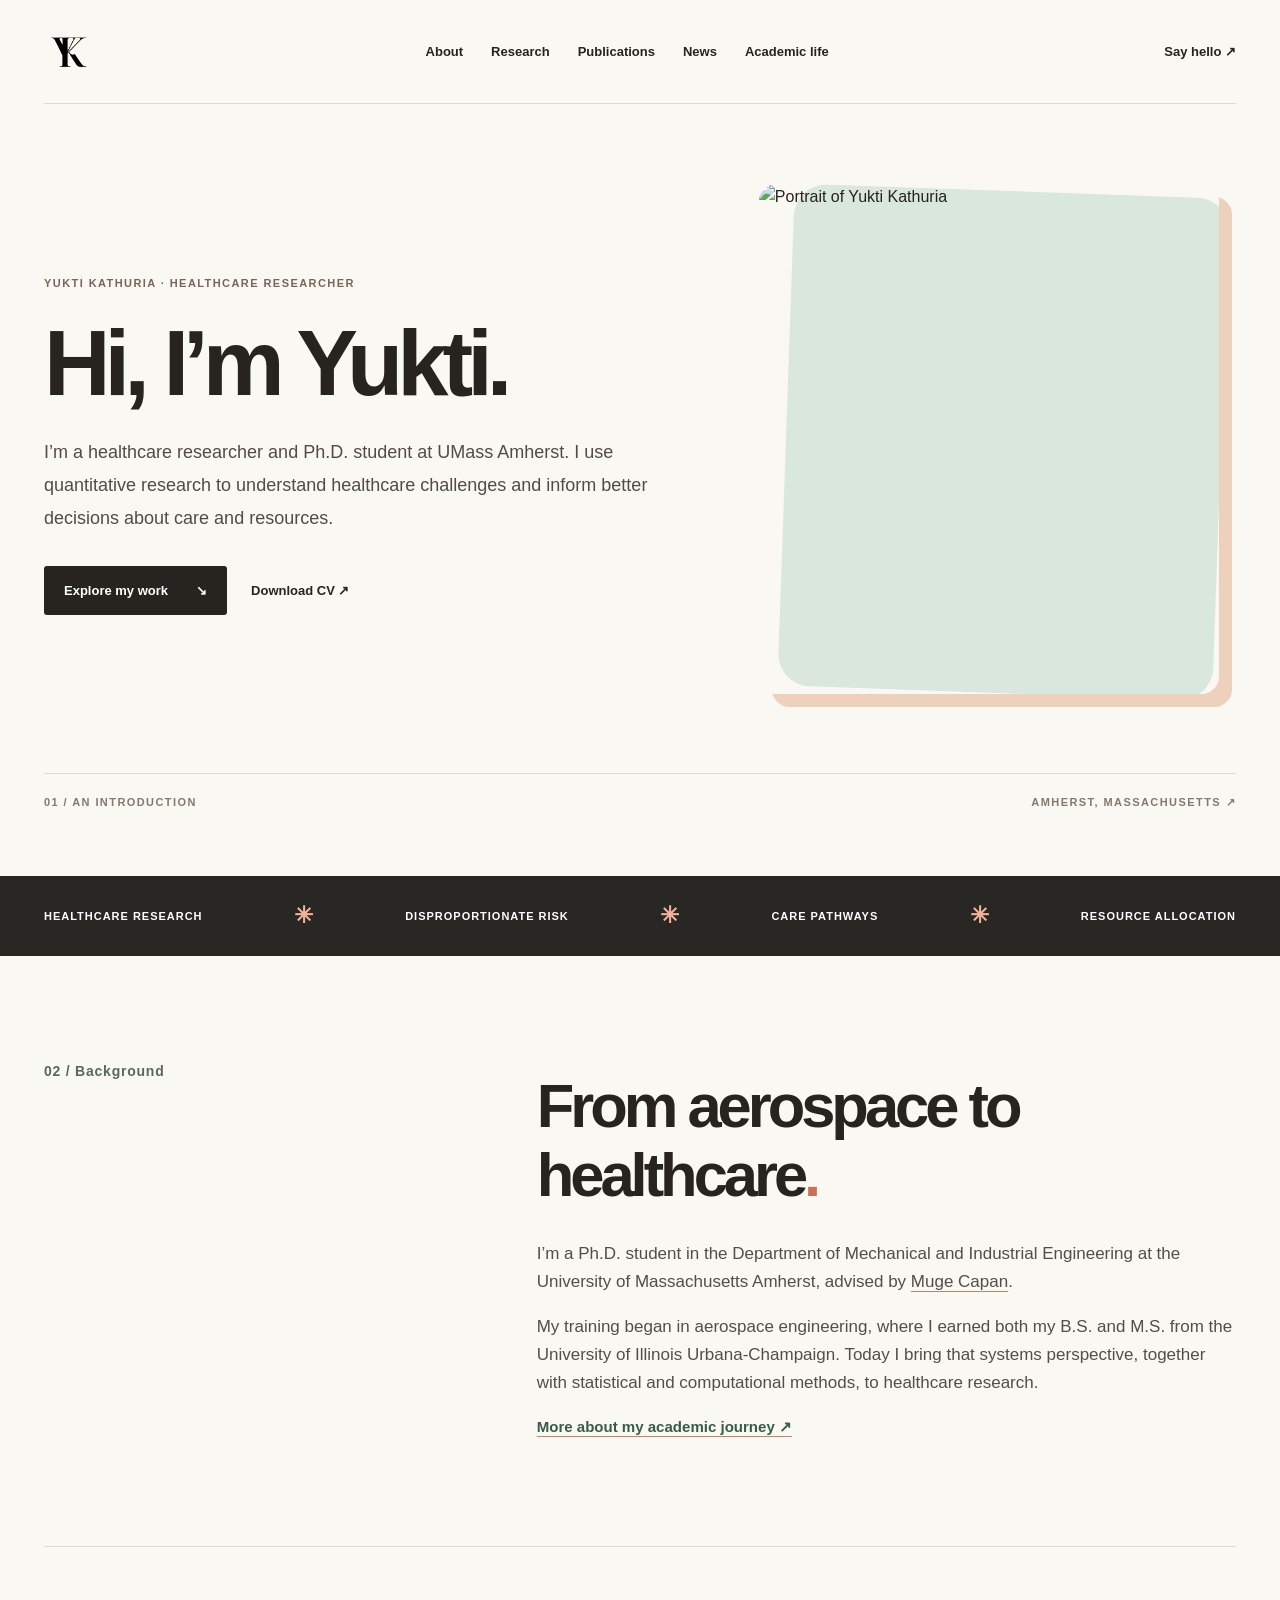
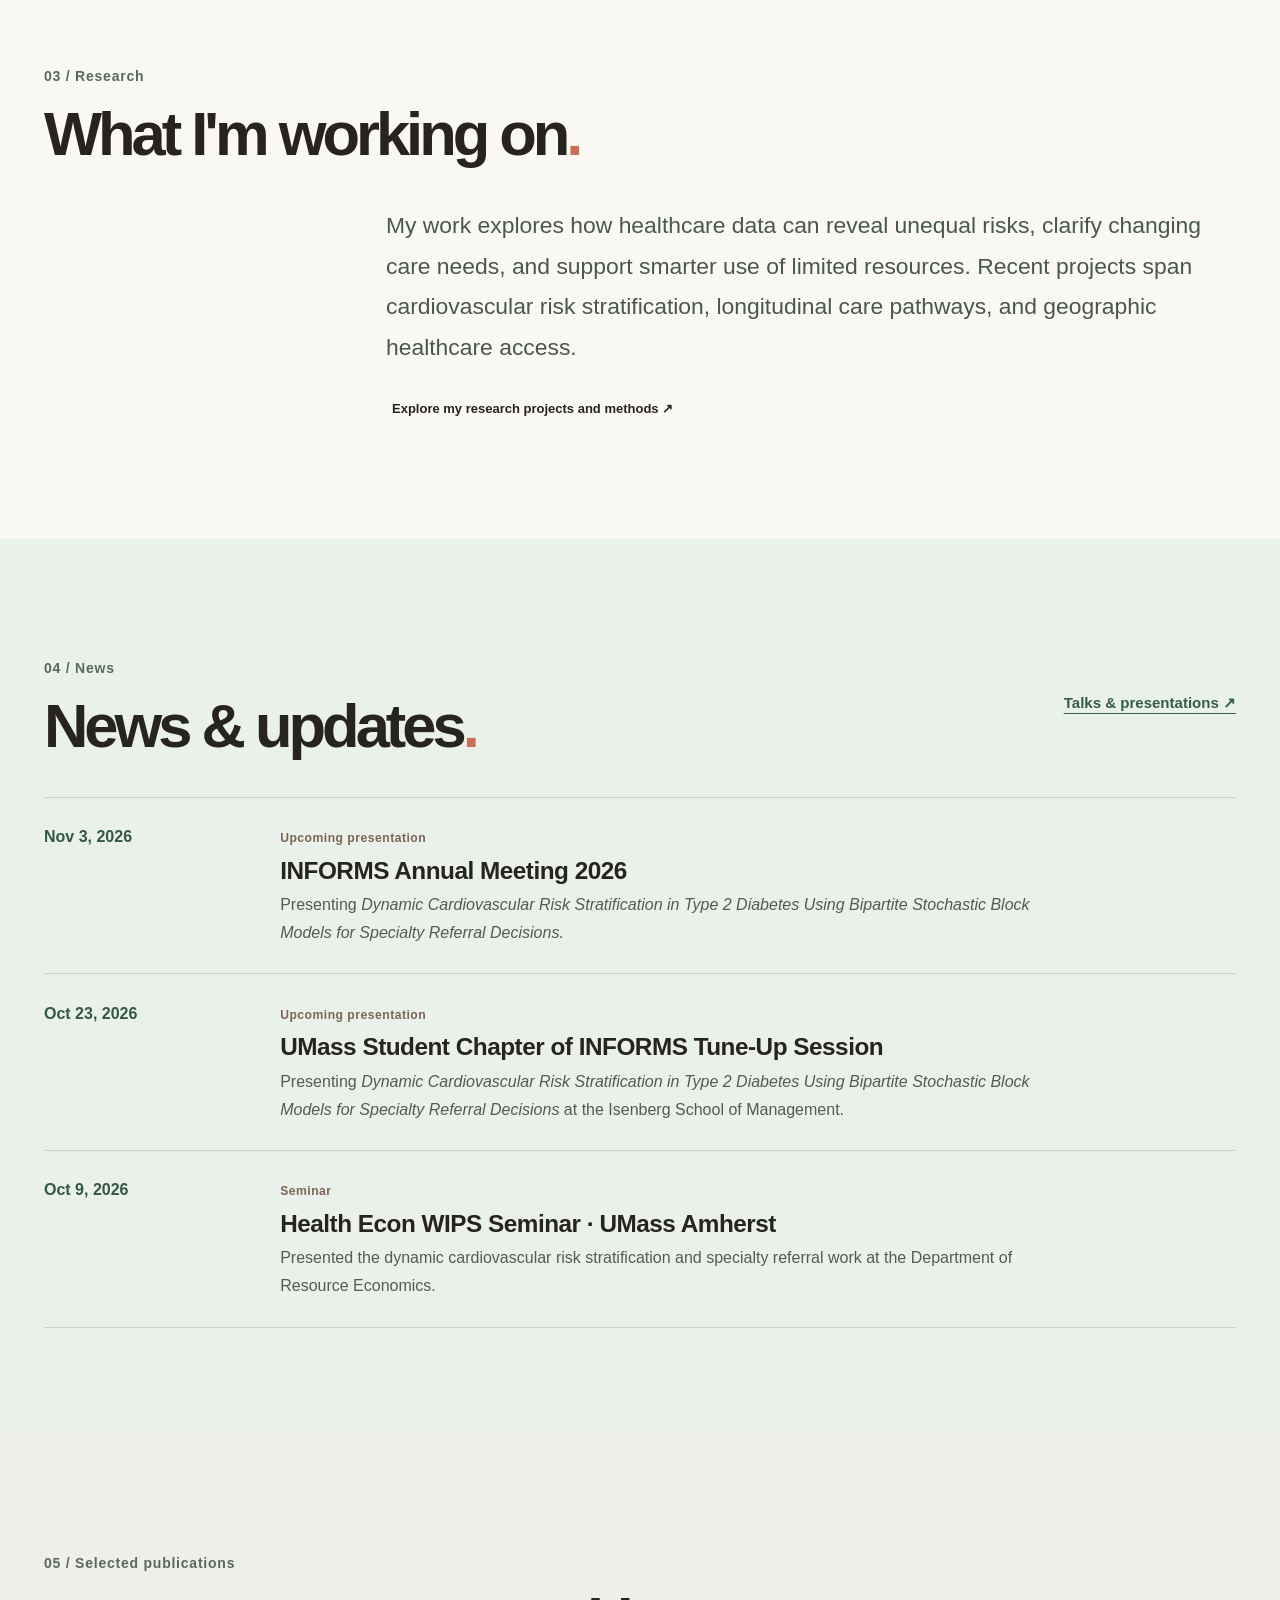
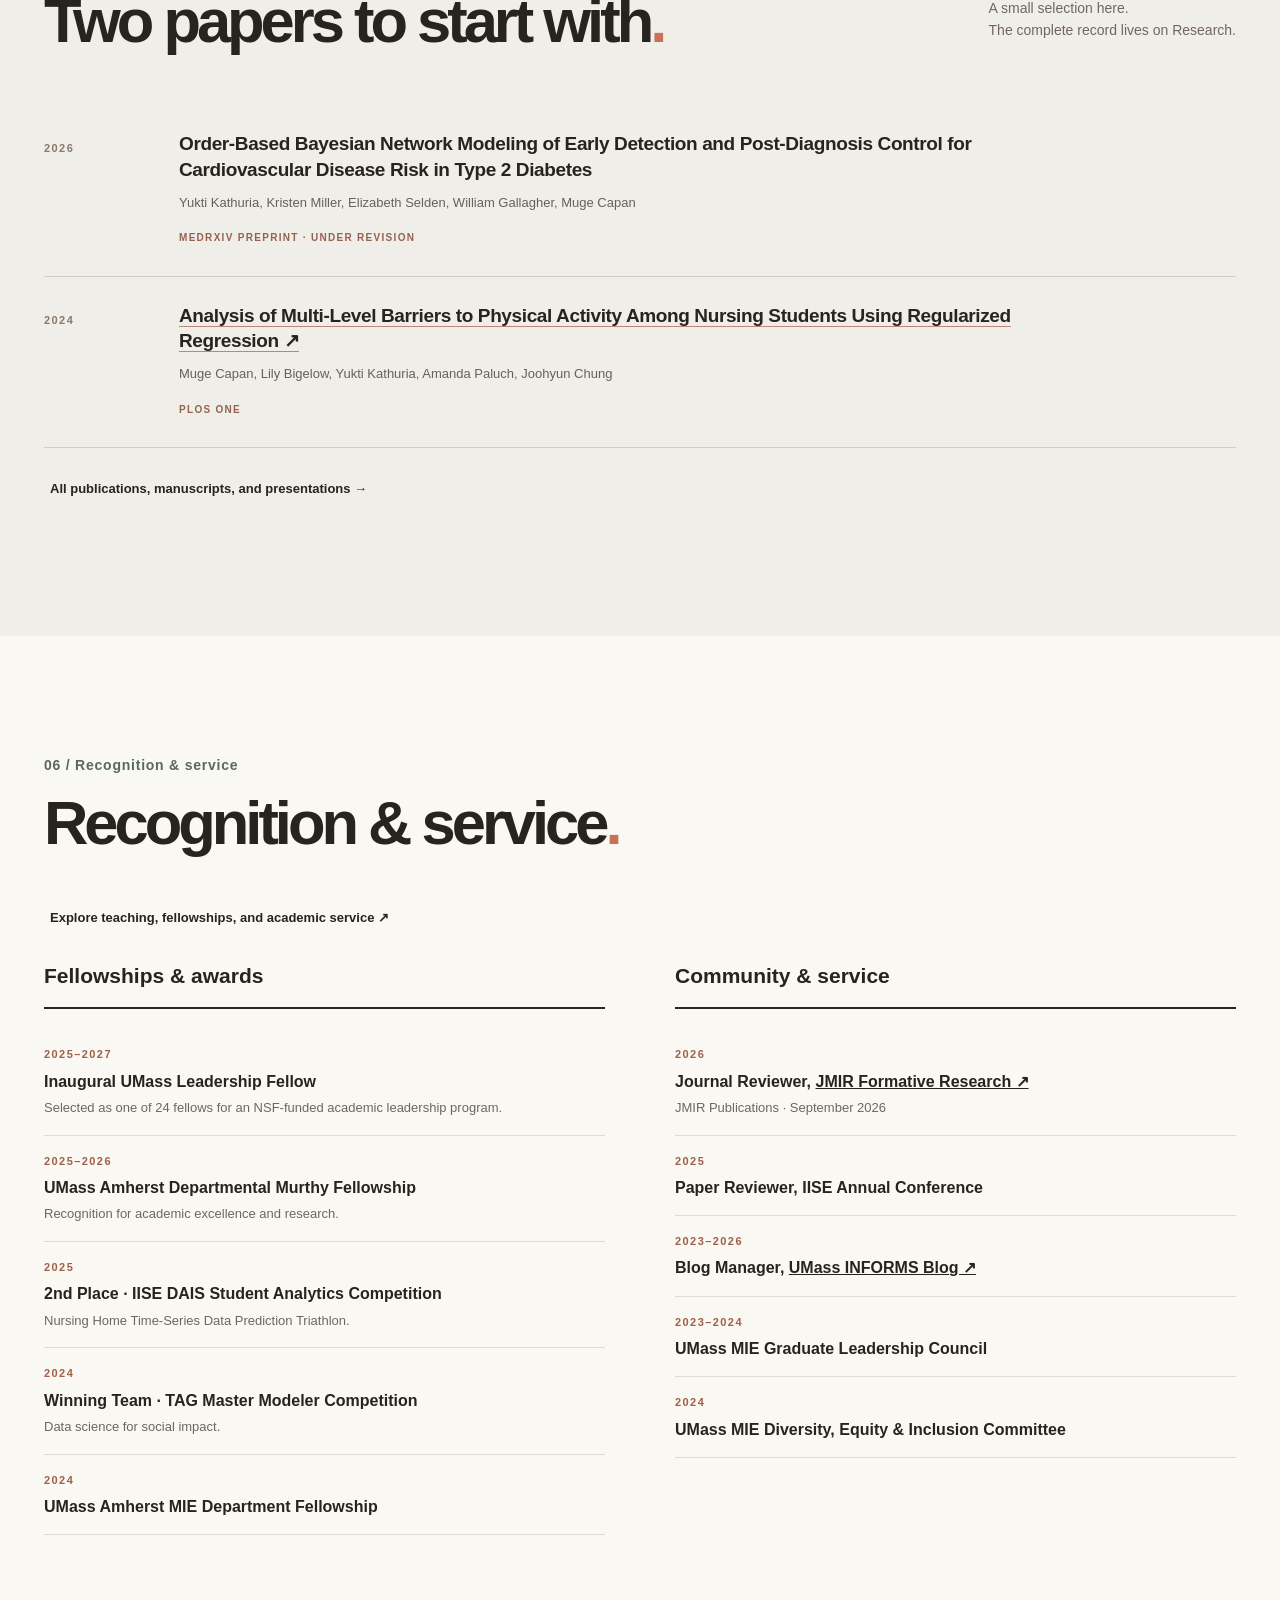
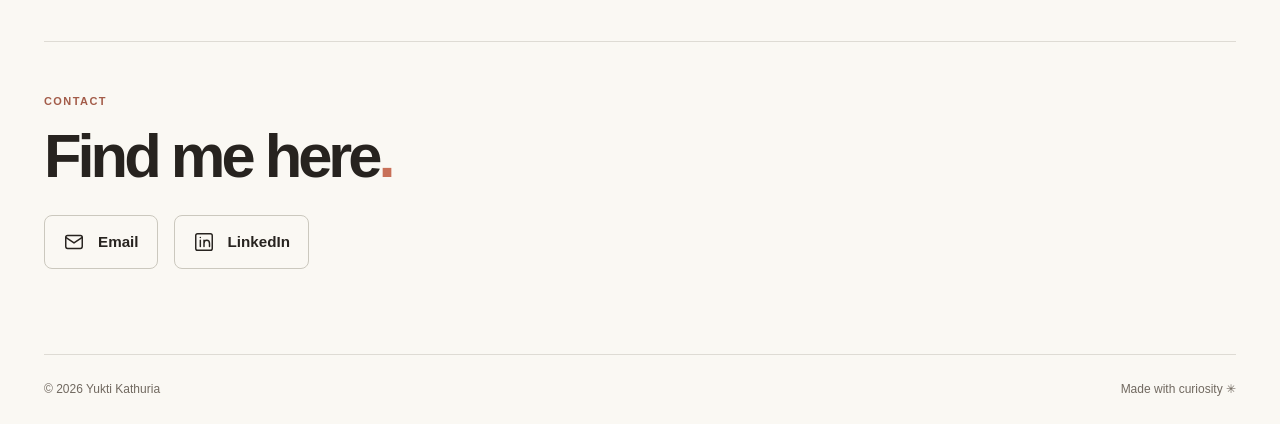
==== commit 6e5d7b7a: "Update index.html" ====
--- a/index.html
+++ b/index.html
@@ -35,7 +35,7 @@
 <div class="award">
   <span>2025</span>
   <strong>Paper Reviewer, IISE Annual Conference</strong>
-</div><div class="award"><span>2023–2024</span><strong>Blog Manager, <a href="https://websites.umass.edu/umassinf/">UMass INFORMS Blog ↗</a></strong></div><div class="award"><span>2023–2024</span><strong>UMass MIE Graduate Leadership Council</strong></div><div class="award"><span>2024</span><strong>UMass MIE Diversity, Equity &amp; Inclusion Committee</strong></div></div></div></section>
+</div><div class="award"><span>2023–2026</span><strong>Blog Manager, <a href="https://websites.umass.edu/umassinf/">UMass INFORMS Blog ↗</a></strong></div><div class="award"><span>2023–2024</span><strong>UMass MIE Graduate Leadership Council</strong></div><div class="award"><span>2024</span><strong>UMass MIE Diversity, Equity &amp; Inclusion Committee</strong></div></div></div></section>
 
 </main>
 <footer class="site-footer shell" id="contact"><div><span class="footer-overline">CONTACT</span><h2>Find me here<span class="punct">.</span></h2><div class="social-links"><a aria-label="Email Yukti Kathuria" class="social-link" href="mailto:ykathuria@umass.edu" title="Email"><svg aria-hidden="true" focusable="false" viewbox="0 0 24 24"><rect height="14" rx="2" width="18" x="3" y="5"></rect><path d="m3 7 9 6 9-6"></path></svg><span>Email</span></a><a aria-label="Yukti Kathuria on LinkedIn" class="social-link" href="https://www.linkedin.com/in/yukti-kathuria/" rel="noopener noreferrer" target="_blank" title="LinkedIn"><svg aria-hidden="true" focusable="false" viewbox="0 0 24 24"><rect height="18" rx="2" width="18" x="3" y="3"></rect><path d="M8 10v7M8 7v.1M12 17v-7M12 13.5c0-2 1-3.5 3-3.5s3 1.5 3 3.5V17"></path></svg><span>LinkedIn</span></a></div></div><div class="footer-bottom"><span>© <span id="year">2026</span> Yukti Kathuria</span><span>Made with curiosity ✳</span></div></footer>
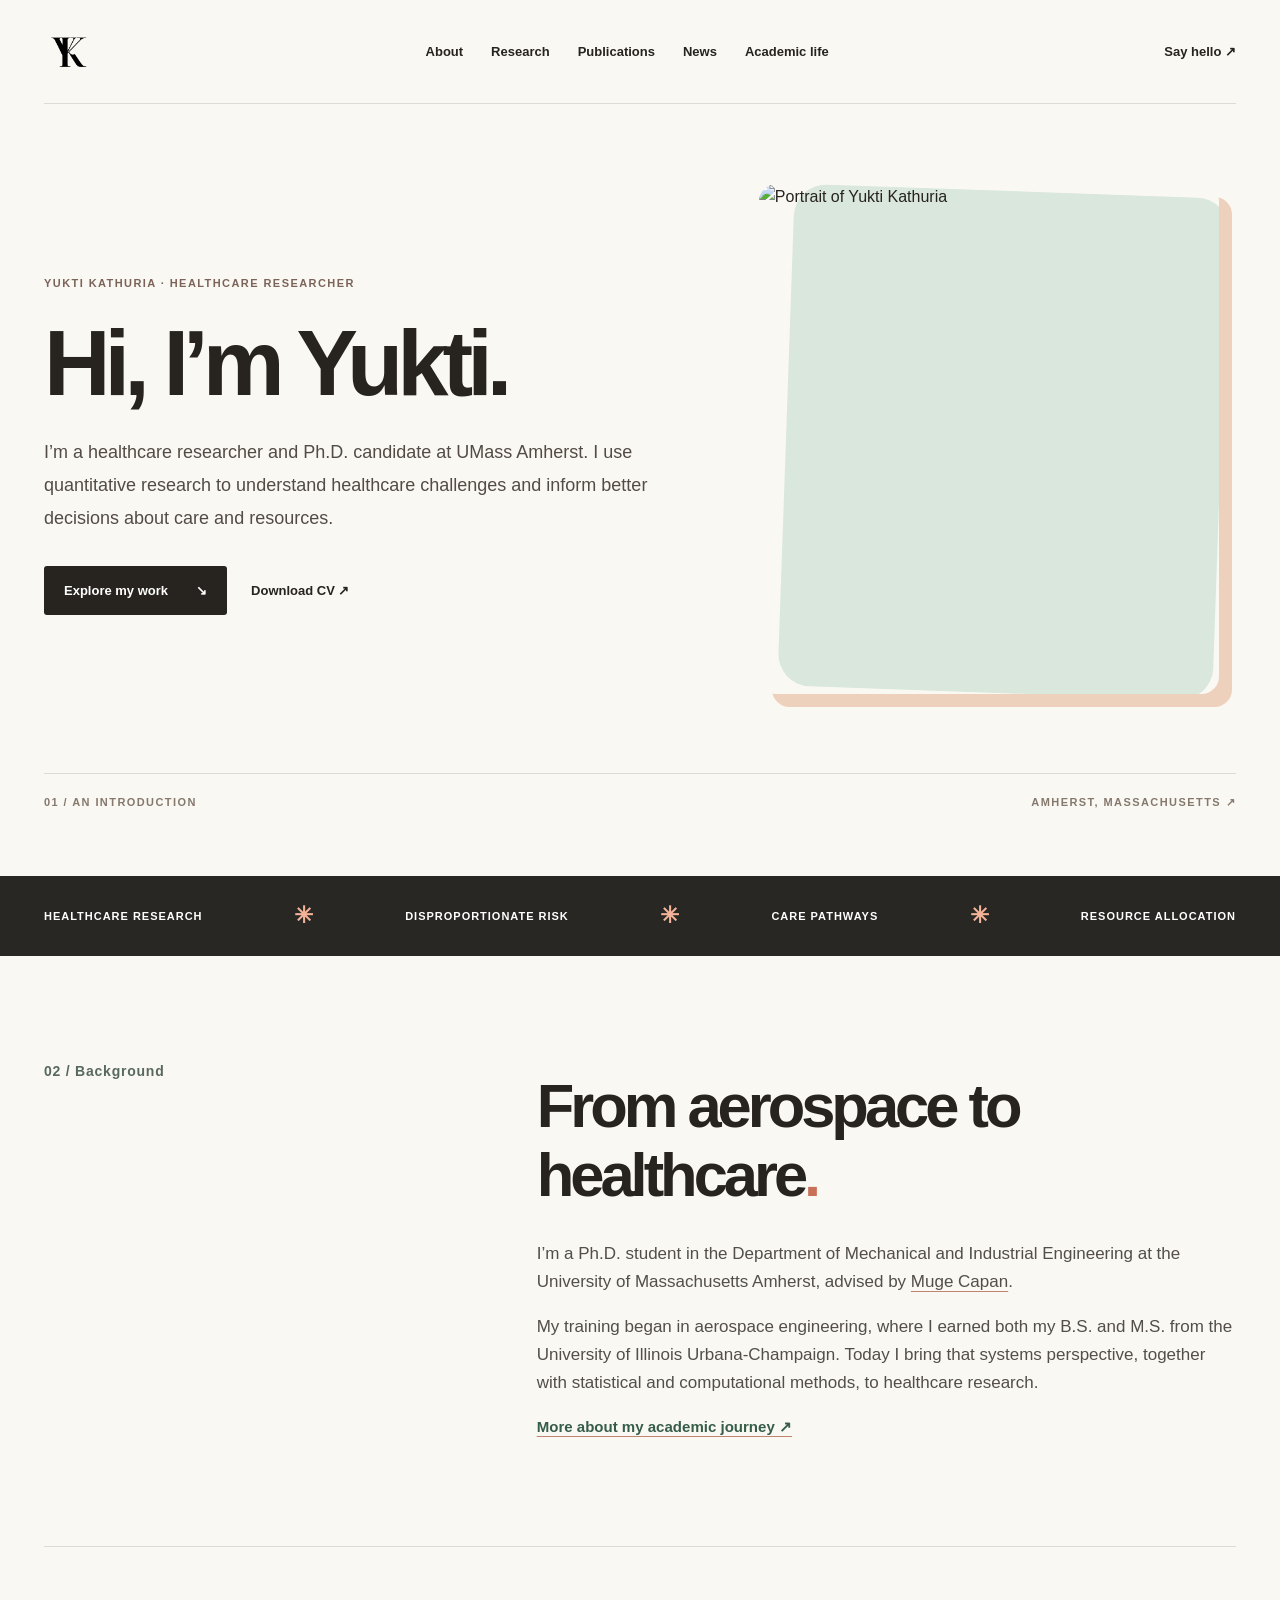
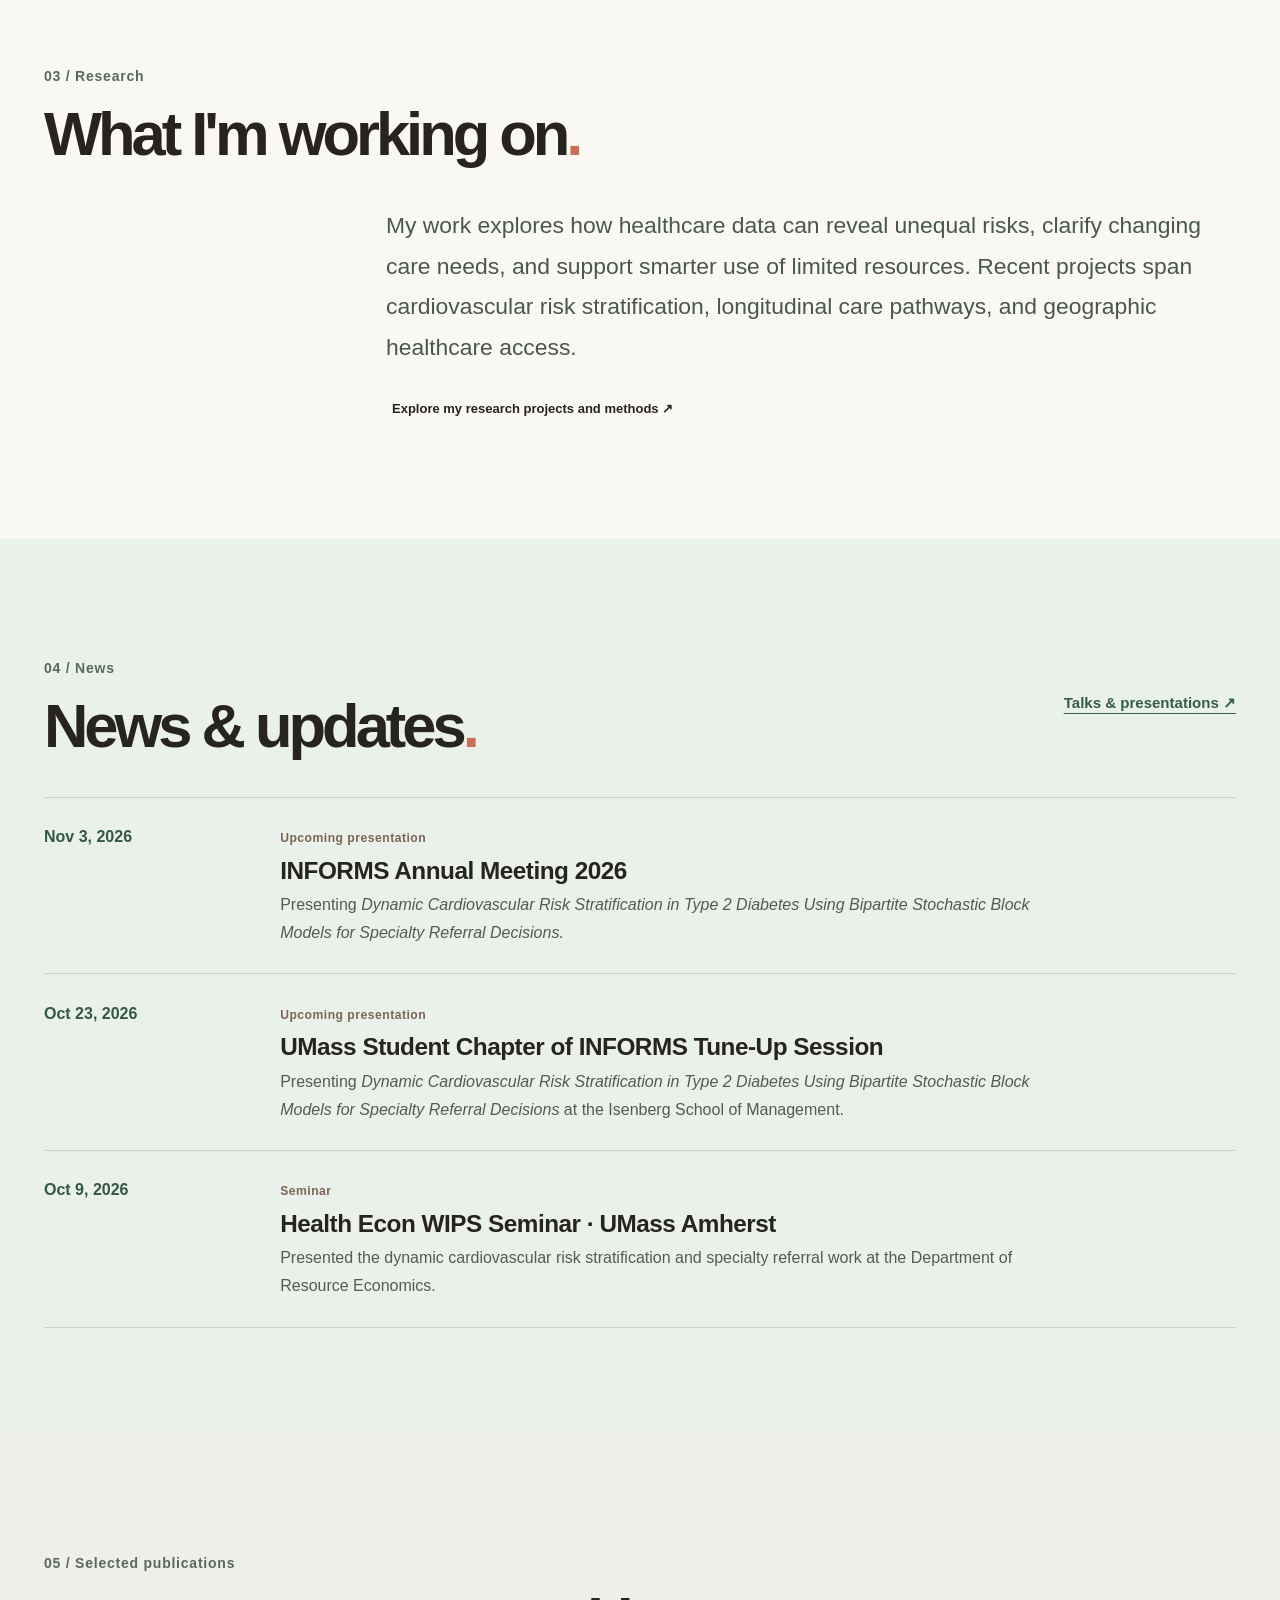
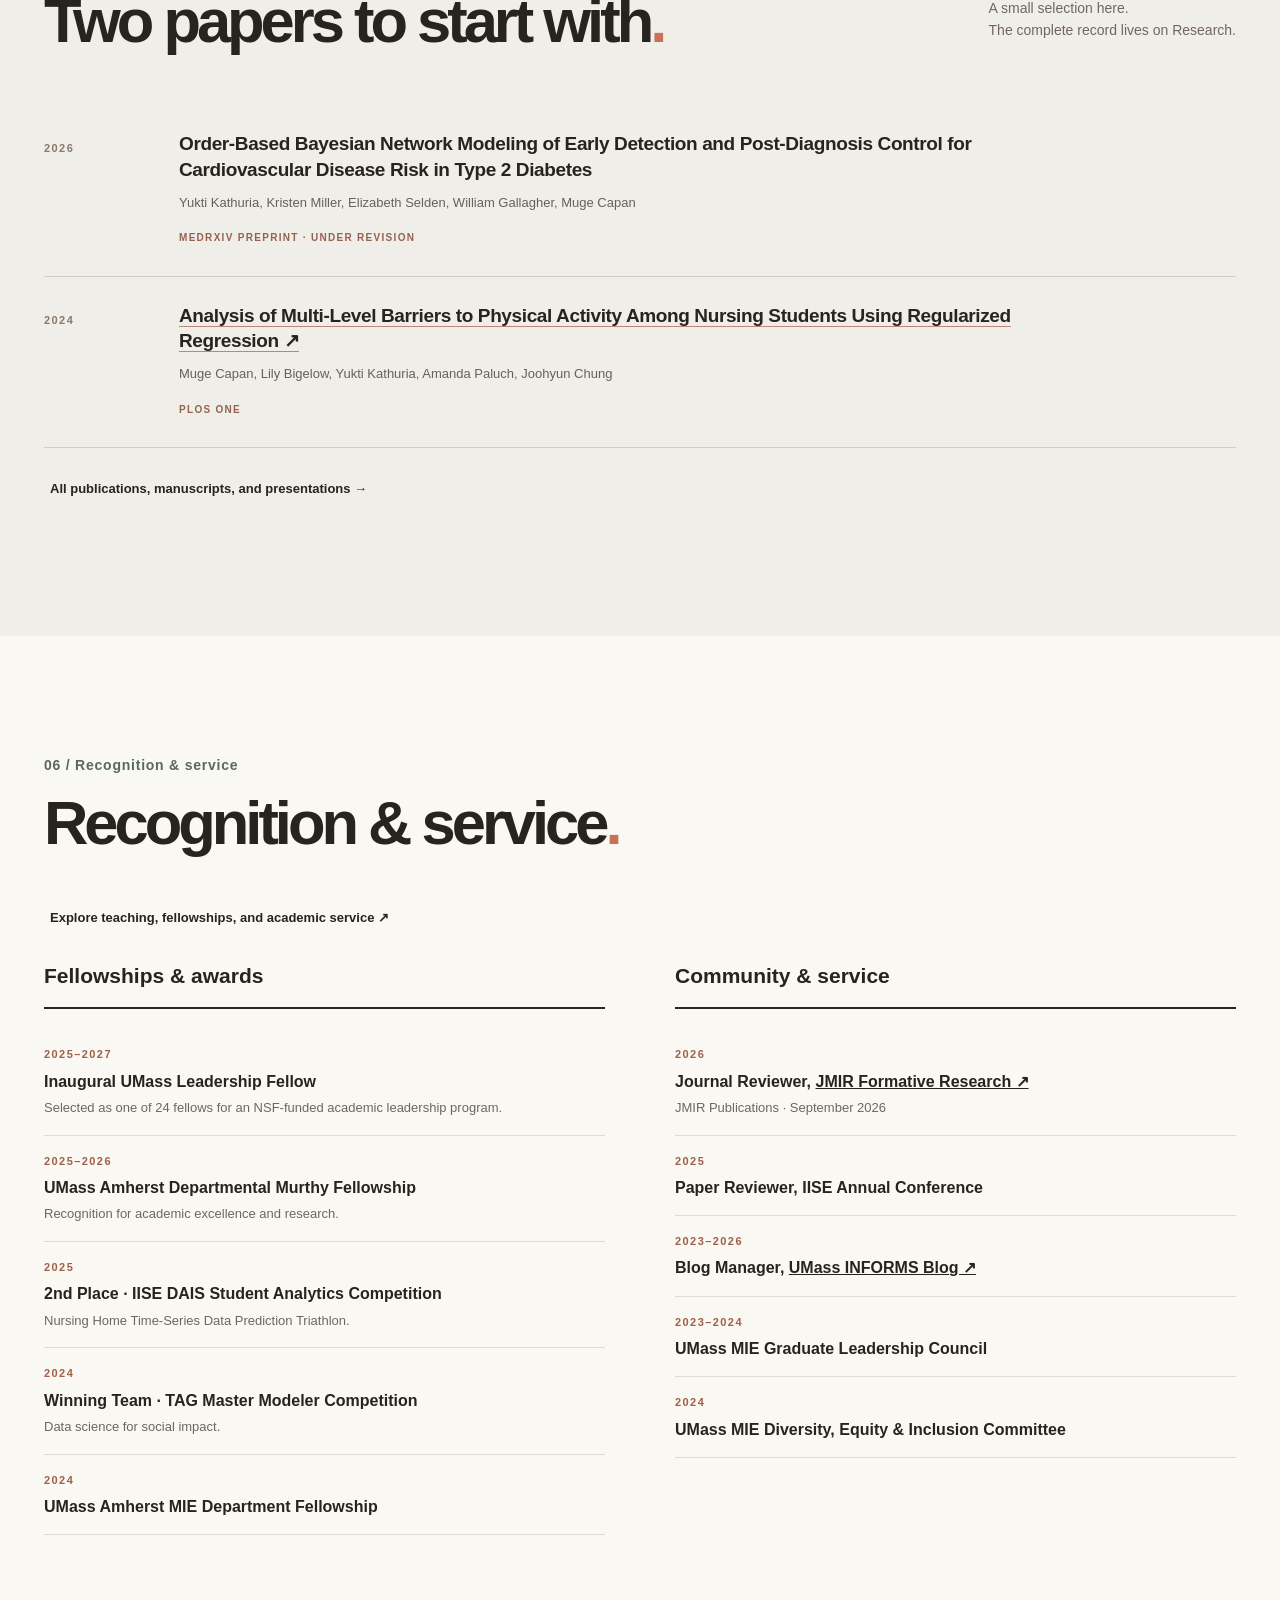
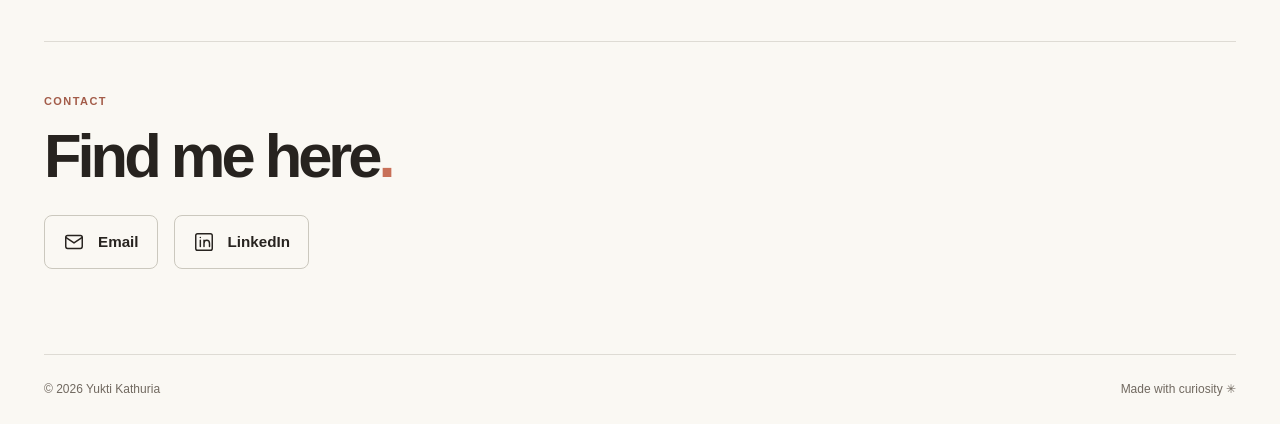
==== commit 57aabaf4: "Update index.html" ====
--- a/index.html
+++ b/index.html
@@ -18,7 +18,7 @@
 </header>
 <main id="main">
 <section class="hero shell" id="about">
-<div class="hero-copy"><p class="eyebrow">YUKTI KATHURIA · HEALTHCARE RESEARCHER</p><h1>Hi, I’m Yukti.</h1><p class="hero-lede">I’m a healthcare researcher and Ph.D. student at UMass Amherst. I use quantitative research to understand healthcare challenges and inform better decisions about care and resources.</p><div class="actions"><a class="btn btn-primary" href="research.html">Explore my work <span>↘</span></a><a class="btn btn-plain" href="source/yukti_cv_columbia.pdf">Download CV ↗</a></div></div>
+<div class="hero-copy"><p class="eyebrow">YUKTI KATHURIA · HEALTHCARE RESEARCHER</p><h1>Hi, I’m Yukti.</h1><p class="hero-lede">I’m a healthcare researcher and Ph.D. candidate at UMass Amherst. I use quantitative research to understand healthcare challenges and inform better decisions about care and resources.</p><div class="actions"><a class="btn btn-primary" href="research.html">Explore my work <span>↘</span></a><a class="btn btn-plain" href="source/yukti_cv.pdf">Download CV ↗</a></div></div>
 <div class="hero-art"><div class="arch-back"></div><div class="portrait-wrap"><img alt="Portrait of Yukti Kathuria" src="images/IMG_0198.jpg"/></div></div>
 <div class="hero-meta"><span>01 / AN INTRODUCTION</span><span>AMHERST, MASSACHUSETTS ↗</span></div>
 </section>
--- a/style.css
+++ b/style.css
@@ -171,8 +171,8 @@
 
 /* Academic Life refresh: legible timelines and a warm editorial identity */
 .academic-hero{position:relative;isolation:isolate;padding-bottom:3.75rem}
-.academic-hero:before{content:"";position:absolute;right:0;top:3rem;width:clamp(95px,16vw,210px);height:clamp(95px,16vw,210px);border-radius:50%;background:#e3eee5;z-index:-1}
-.academic-hero:after{content:"✳";position:absolute;right:clamp(28px,7vw,105px);top:clamp(4rem,9vw,8rem);font-size:clamp(2.6rem,6vw,5rem);line-height:1;color:#b07865;z-index:-1}
+
+
 .academic-hero .inside-kicker{color:#9b6754;opacity:1;font-size:.83rem;letter-spacing:.12em}
 .academic-hero h1{color:#29493b;letter-spacing:-.045em}
 .academic-hero>p:not(.inside-kicker){max-width:67ch}
@@ -197,8 +197,8 @@
 .academic-hero~.study-section .study-body>h3:first-child{margin-top:0}
 .academic-hero~.study-section .academic-note{border-left:3px solid #c8876d;background:#f4eee6;padding:1rem 1.25rem;margin-top:2rem}
 @media(max-width:690px){
-  .academic-hero:before{width:80px;height:80px;top:2rem;opacity:.65}
-  .academic-hero:after{top:3.2rem;right:22px;font-size:2rem}
+  
+  
   .academic-hero~.study-section .theme-block,
   .academic-hero~.study-section .paper-list li{grid-template-columns:minmax(5.6rem,6.5rem) minmax(0,1fr);gap:1rem;padding:1.2rem 0}
   .academic-hero~.study-section .theme-index,
@@ -232,3 +232,32 @@
 .wordmark { display:inline-flex; align-items:center; justify-content:center; flex:0 0 auto; line-height:1; letter-spacing:normal; }
 .brand-logo { display:block; width:auto; height:46px; max-width:70px; object-fit:contain; }
 @media (max-width:600px) { .brand-logo { height:39px; } }
+
+
+
+/* Academic page: custom healthcare analytics motif; no starburst or colored bubble */
+.academic-hero{position:relative;isolation:isolate;padding-right:clamp(13rem,26vw,20rem)}
+.academic-data-art{position:absolute;right:0;top:clamp(2.8rem,6vw,5rem);width:clamp(180px,22vw,270px);pointer-events:none;z-index:0}
+.academic-data-art svg{display:block;width:100%;height:auto}
+.academic-hero>.inside-kicker,.academic-hero>h1,.academic-hero>p,.academic-hero>.inside-nav{position:relative;z-index:1}
+@media(max-width:800px){.academic-hero{padding-right:0}.academic-data-art{position:relative;right:auto;top:auto;width:min(270px,70%);margin:1.5rem 0 0 auto}}
+
+/* Academic hero alignment: two real grid columns, never overlapping */
+.academic-hero.shell {
+  display:grid;
+  grid-template-columns:minmax(0, 1fr) minmax(220px, 285px);
+  align-items:center;
+  column-gap:clamp(2rem,5vw,5rem);
+  padding-right:0;
+}
+.academic-hero-copy{min-width:0;}
+.academic-hero-copy .inside-kicker{margin-top:0;}
+.academic-hero-copy h1{font-size:clamp(2.5rem,3.9vw,3.6rem);white-space:normal;max-width:none;}
+.academic-hero-copy>p:not(.inside-kicker){max-width:65ch;font-size:clamp(1rem,1.5vw,1.2rem);line-height:1.7;color:var(--muted);}
+.academic-hero-copy .inside-nav{display:flex;flex-wrap:wrap;gap:.7rem;margin-top:2rem;}
+.academic-hero .academic-data-art{position:static;width:100%;max-width:285px;justify-self:end;align-self:center;margin:0;z-index:auto;pointer-events:none;}
+.academic-data-art svg{display:block;width:100%;height:auto;}
+@media(max-width:760px){
+  .academic-hero.shell{grid-template-columns:1fr;row-gap:1.75rem;align-items:start;}
+  .academic-hero .academic-data-art{max-width:250px;justify-self:start;}
+}
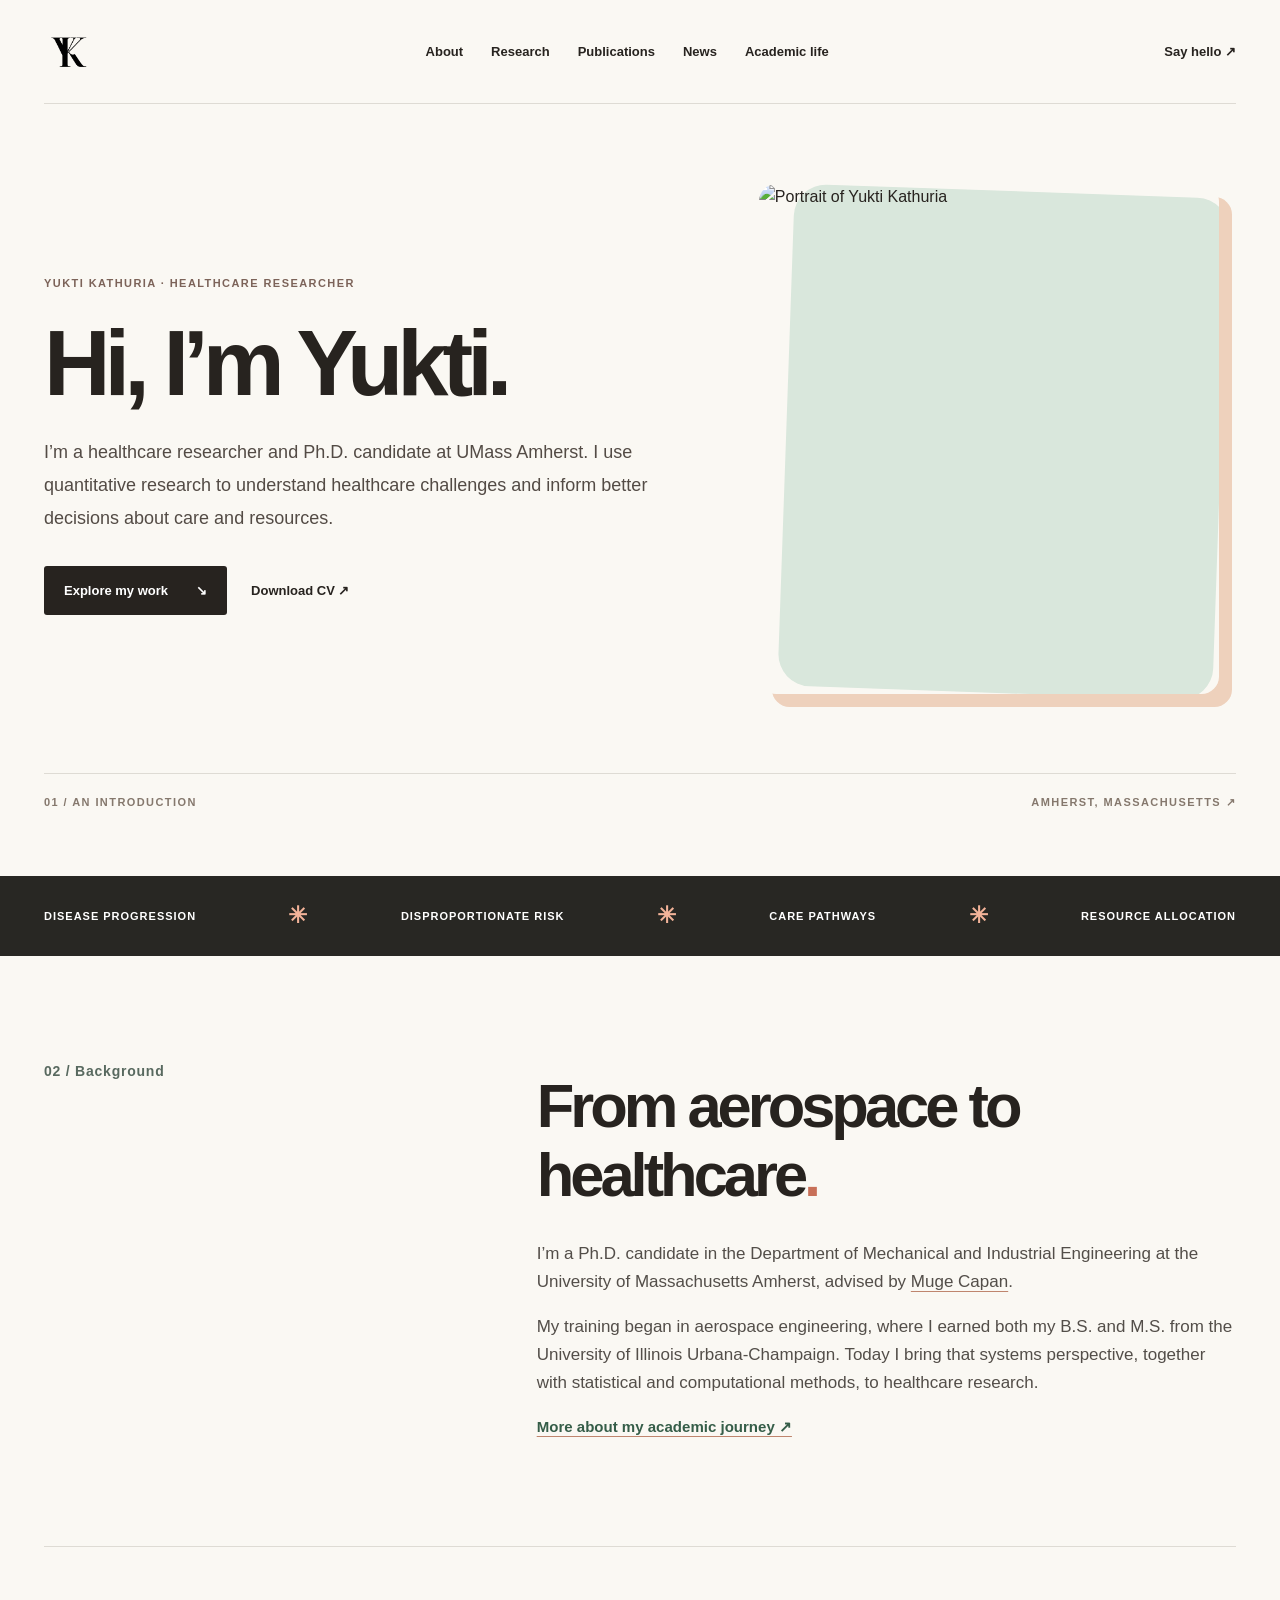
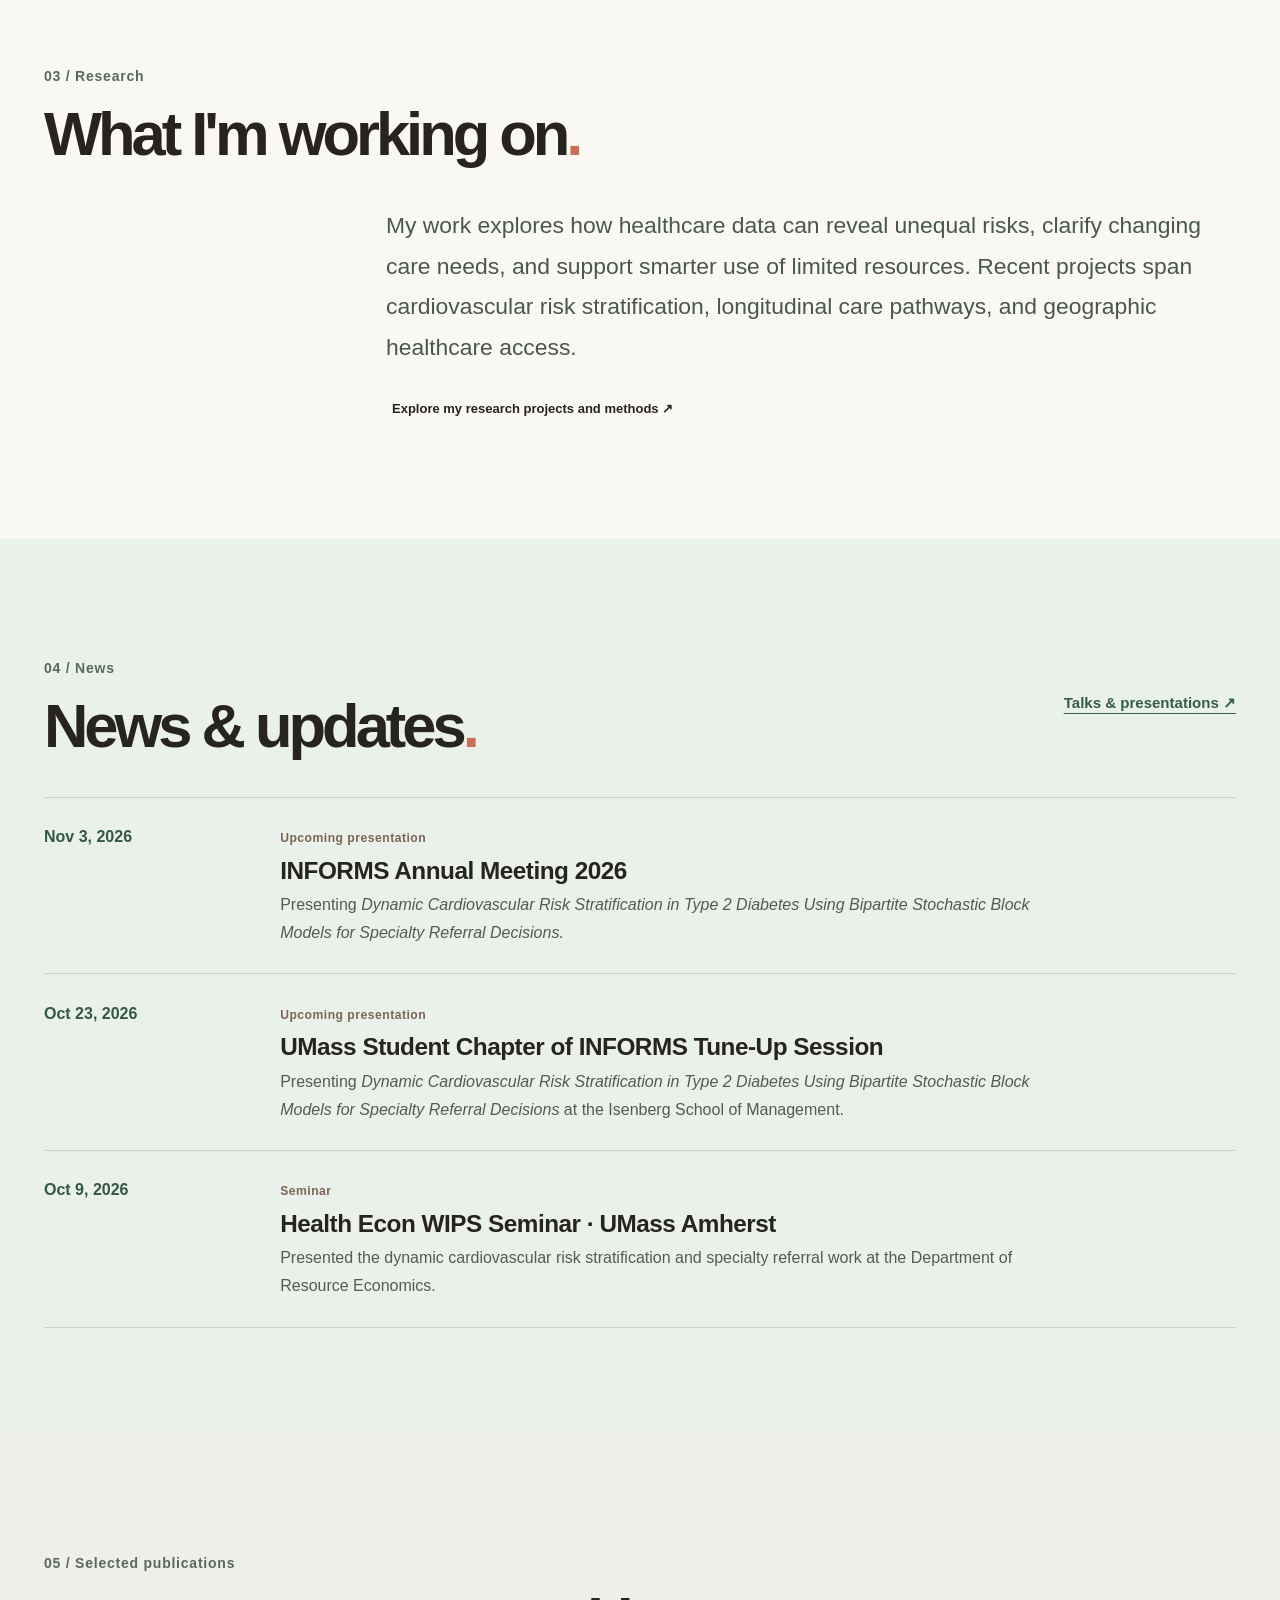
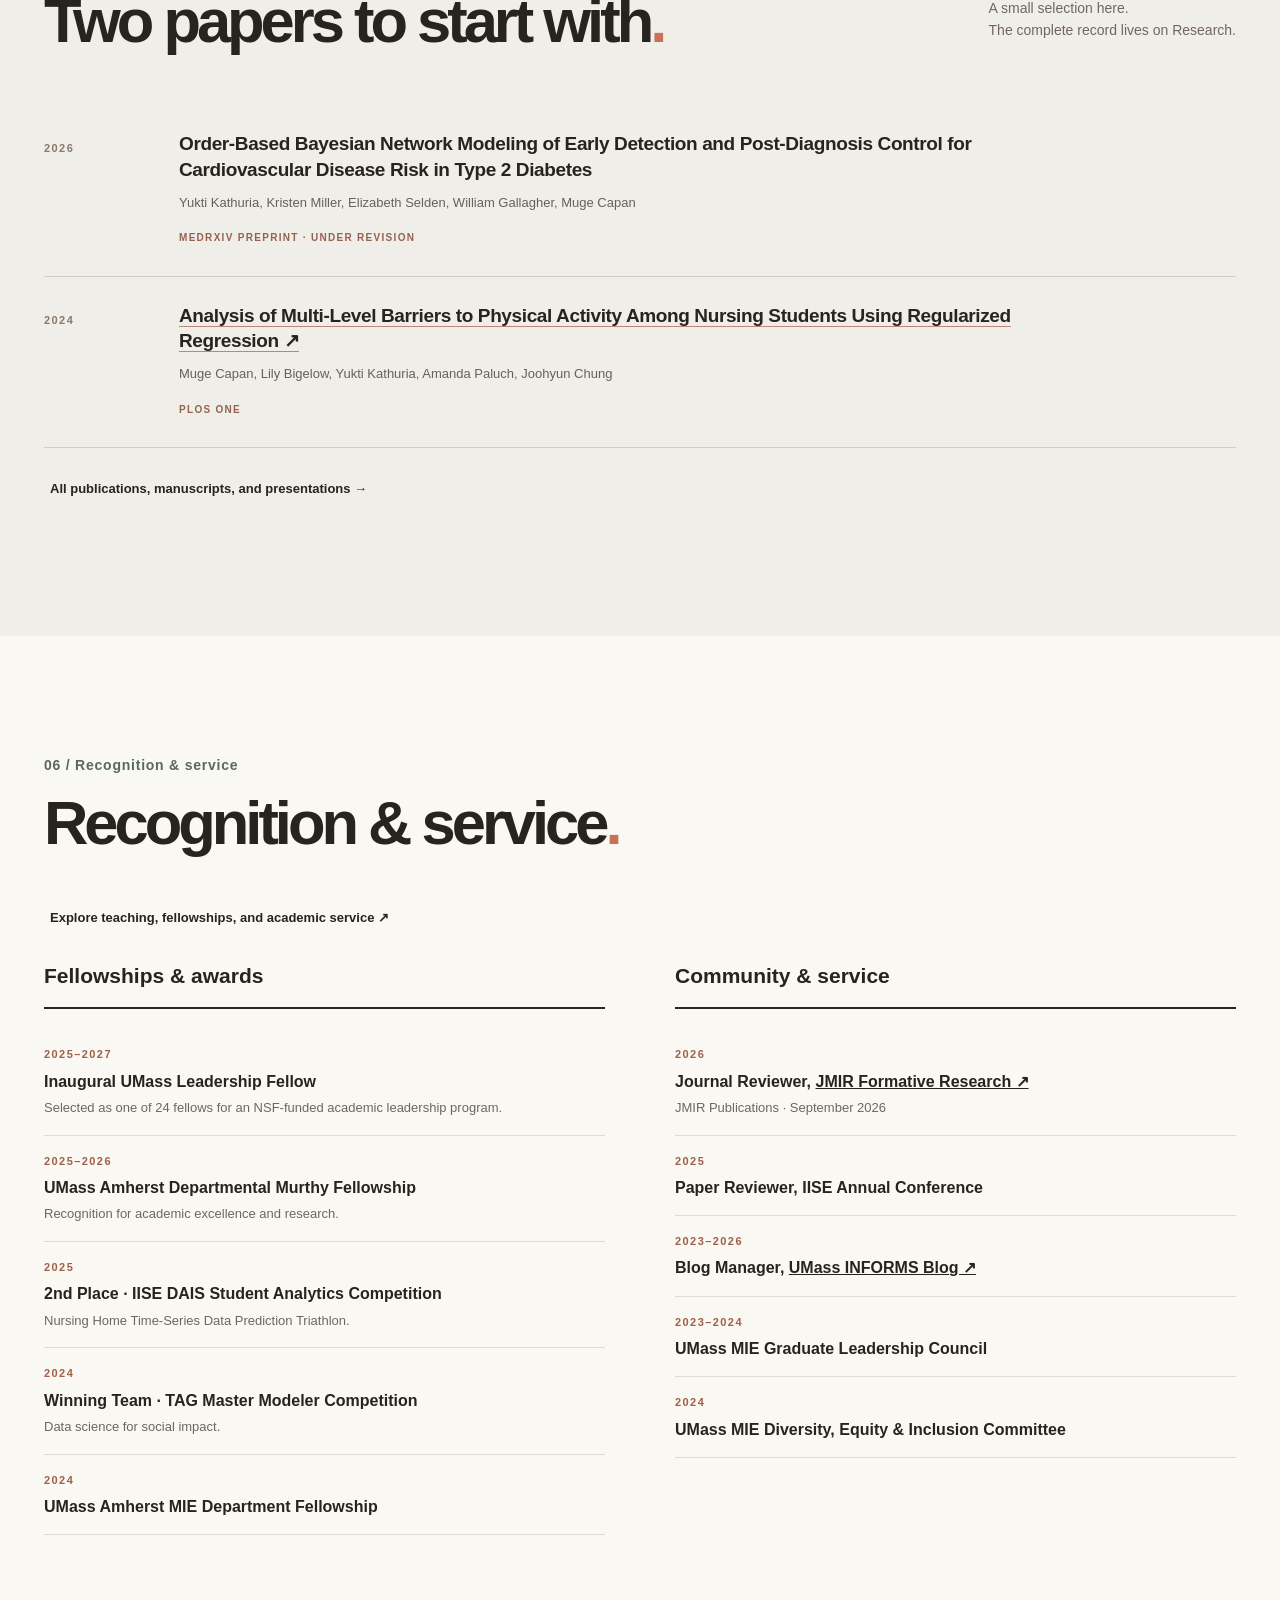
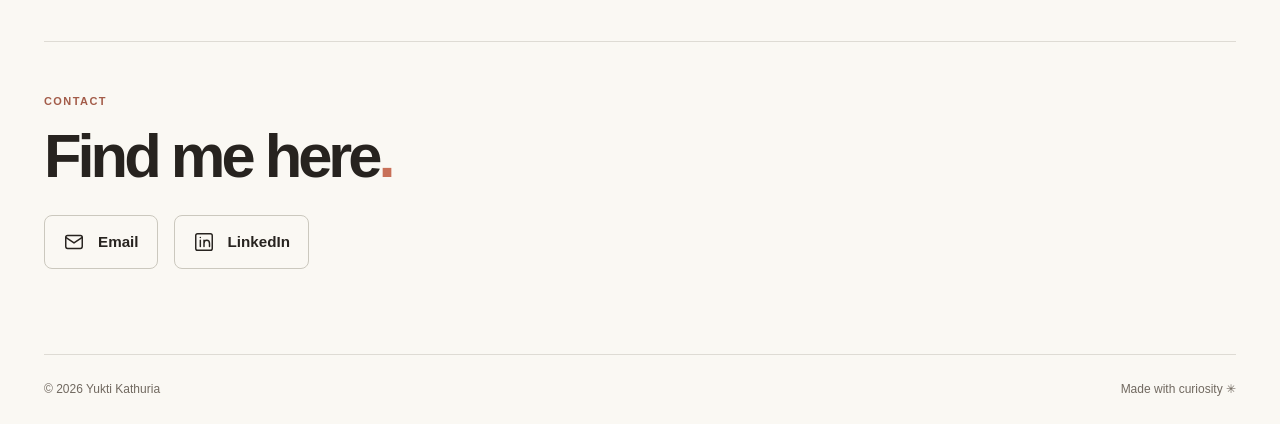
==== commit ca44a1d8: "Update index.html" ====
--- a/index.html
+++ b/index.html
@@ -22,8 +22,8 @@
 <div class="hero-art"><div class="arch-back"></div><div class="portrait-wrap"><img alt="Portrait of Yukti Kathuria" src="images/IMG_0198.jpg"/></div></div>
 <div class="hero-meta"><span>01 / AN INTRODUCTION</span><span>AMHERST, MASSACHUSETTS ↗</span></div>
 </section>
-<section aria-label="Research focus" class="marquee-band"><div class="shell band-inner"><span>HEALTHCARE RESEARCH</span><b>✳</b><span>DISPROPORTIONATE RISK</span><b>✳</b><span>CARE PATHWAYS</span><b>✳</b><span>RESOURCE ALLOCATION</span></div></section>
-<section class="section shell intro-grid"><div class="section-label">02 / Background</div><div><h2>From aerospace to healthcare<span class="punct">.</span></h2><p>I’m a Ph.D. student in the Department of Mechanical and Industrial Engineering at the University of Massachusetts Amherst, advised by <a href="https://www.umass.edu/engineering/about/directory/muge-capan">Muge Capan</a>.</p><p>My training began in aerospace engineering, where I earned both my B.S. and M.S. from the University of Illinois Urbana-Champaign. Today I bring that systems perspective, together with statistical and computational methods, to healthcare research.</p><a class="inline-forward" href="academic.html">More about my academic journey ↗</a></div></section>
+<section aria-label="Research focus" class="marquee-band"><div class="shell band-inner"><span>DISEASE PROGRESSION</span><b>✳</b><span>DISPROPORTIONATE RISK</span><b>✳</b><span>CARE PATHWAYS</span><b>✳</b><span>RESOURCE ALLOCATION</span></div></section>
+<section class="section shell intro-grid"><div class="section-label">02 / Background</div><div><h2>From aerospace to healthcare<span class="punct">.</span></h2><p>I’m a Ph.D. candidate in the Department of Mechanical and Industrial Engineering at the University of Massachusetts Amherst, advised by <a href="https://www.umass.edu/engineering/about/directory/muge-capan">Muge Capan</a>.</p><p>My training began in aerospace engineering, where I earned both my B.S. and M.S. from the University of Illinois Urbana-Champaign. Today I bring that systems perspective, together with statistical and computational methods, to healthcare research.</p><a class="inline-forward" href="academic.html">More about my academic journey ↗</a></div></section>
 <section class="section shell homepage-research" id="work"><div class="section-top"><div><p class="section-label">03 / Research</p><h2>What I'm working on<span class="punct">.</span></h2></div></div><div class="home-research-summary"><p>My work explores how healthcare data can reveal unequal risks, clarify changing care needs, and support smarter use of limited resources. Recent projects span cardiovascular risk stratification, longitudinal care pathways, and geographic healthcare access.</p><a class="btn btn-plain" href="research.html#featured">Explore my research projects and methods ↗</a></div></section><section class="section home-news" id="news"><div class="shell"><div class="section-top"><div><p class="section-label">04 / News</p><h2>News &amp; updates<span class="punct">.</span></h2></div><a class="inline-forward" href="research.html#talks">Talks &amp; presentations ↗</a></div><div class="news-list"><article class="news-entry"><time datetime="2026-11-03">Nov 3, 2026</time><div><span class="news-tag">Upcoming presentation</span><h3>INFORMS Annual Meeting 2026</h3><p>Presenting <em>Dynamic Cardiovascular Risk Stratification in Type 2 Diabetes Using Bipartite Stochastic Block Models for Specialty Referral Decisions.</em></p></div></article><article class="news-entry"><time datetime="2026-10-23">Oct 23, 2026</time><div><span class="news-tag">Upcoming presentation</span><h3>UMass Student Chapter of INFORMS Tune-Up Session</h3><p>Presenting <em>Dynamic Cardiovascular Risk Stratification in Type 2 Diabetes Using Bipartite Stochastic Block Models for Specialty Referral Decisions</em> at the Isenberg School of Management.</p></div></article><article class="news-entry"><time datetime="2026-10-09">Oct 9, 2026</time><div><span class="news-tag">Seminar</span><h3>Health Econ WIPS Seminar · UMass Amherst</h3><p>Presented the dynamic cardiovascular risk stratification and specialty referral work at the Department of Resource Economics.</p></div></article></div></div></section>
 <section class="section publications-section" id="publications"><div class="shell"><div class="section-top"><div><p class="section-label">05 / Selected publications</p><h2>Two papers to start with<span class="punct">.</span></h2></div><p class="section-aside">A small selection here.<br/>The complete record lives on Research.</p></div>
 <div class="pub-group"><article class="pub-row"><span class="pub-year">2026</span><div><h4>Order-Based Bayesian Network Modeling of Early Detection and Post-Diagnosis Control for Cardiovascular Disease Risk in Type 2 Diabetes</h4><p>Yukti Kathuria, Kristen Miller, Elizabeth Selden, William Gallagher, Muge Capan</p><span class="pub-place">MEDRXIV PREPRINT · UNDER REVISION</span></div></article><article class="pub-row"><span class="pub-year">2024</span><div><h4><a href="https://journals.plos.org/plosone/article?id=10.1371/journal.pone.0304214">Analysis of Multi-Level Barriers to Physical Activity Among Nursing Students Using Regularized Regression ↗</a></h4><p>Muge Capan, Lily Bigelow, Yukti Kathuria, Amanda Paluch, Joohyun Chung</p><span class="pub-place">PLOS ONE</span></div></article></div><p class="pub-next"><a class="btn btn-plain" href="research.html#publications">All publications, manuscripts, and presentations →</a></p></div></section>
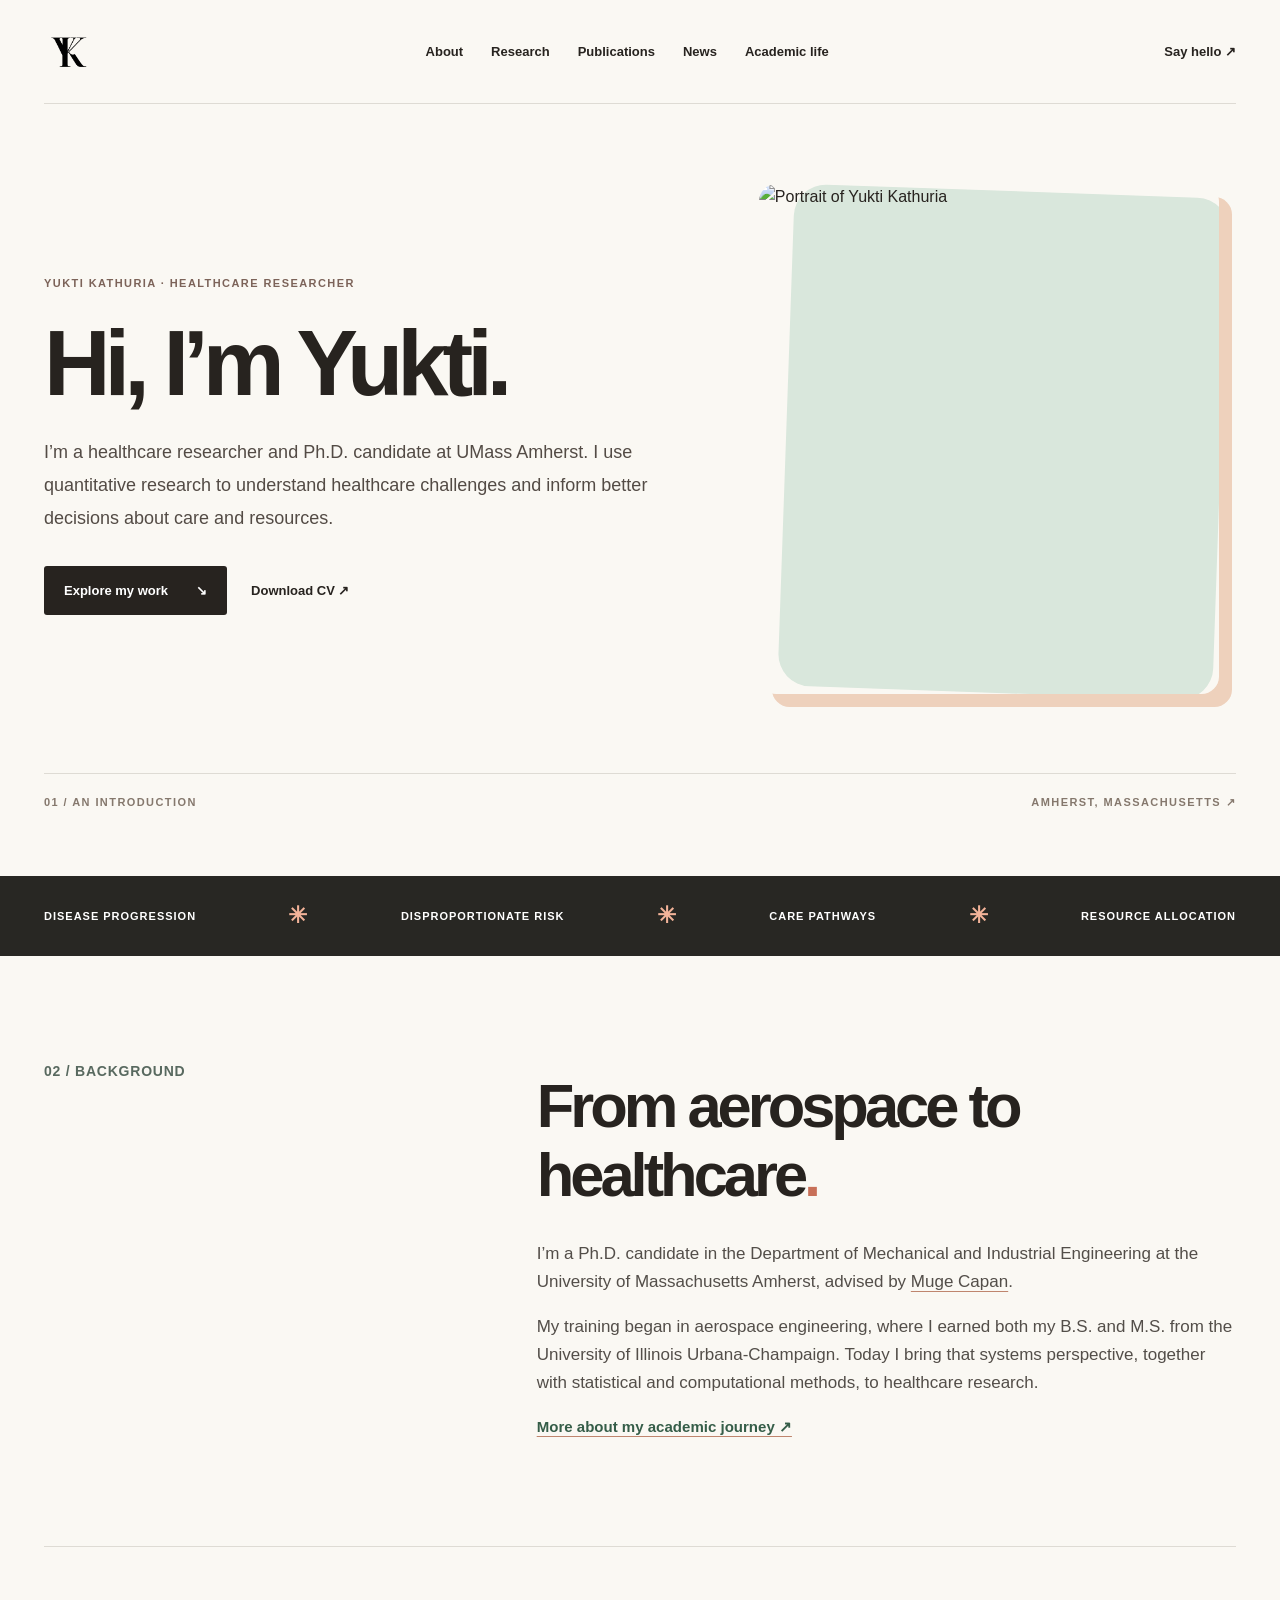
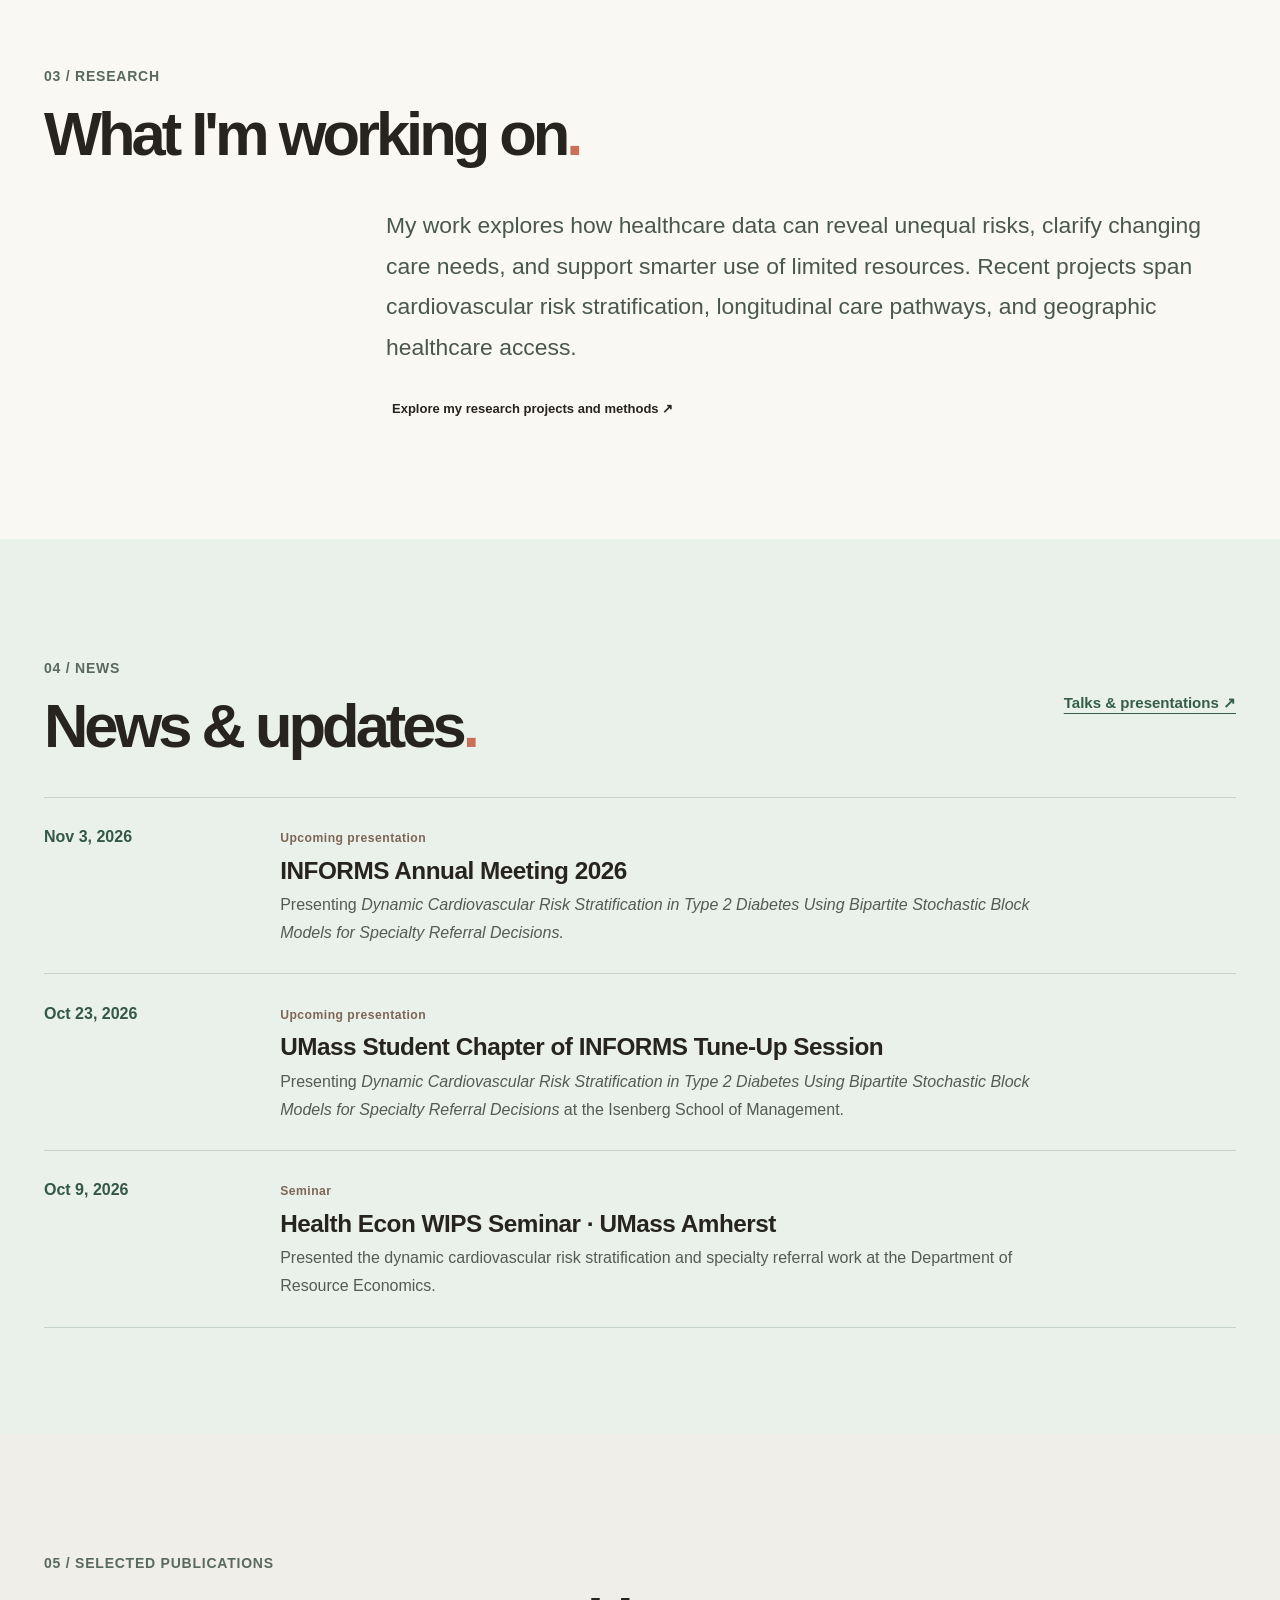
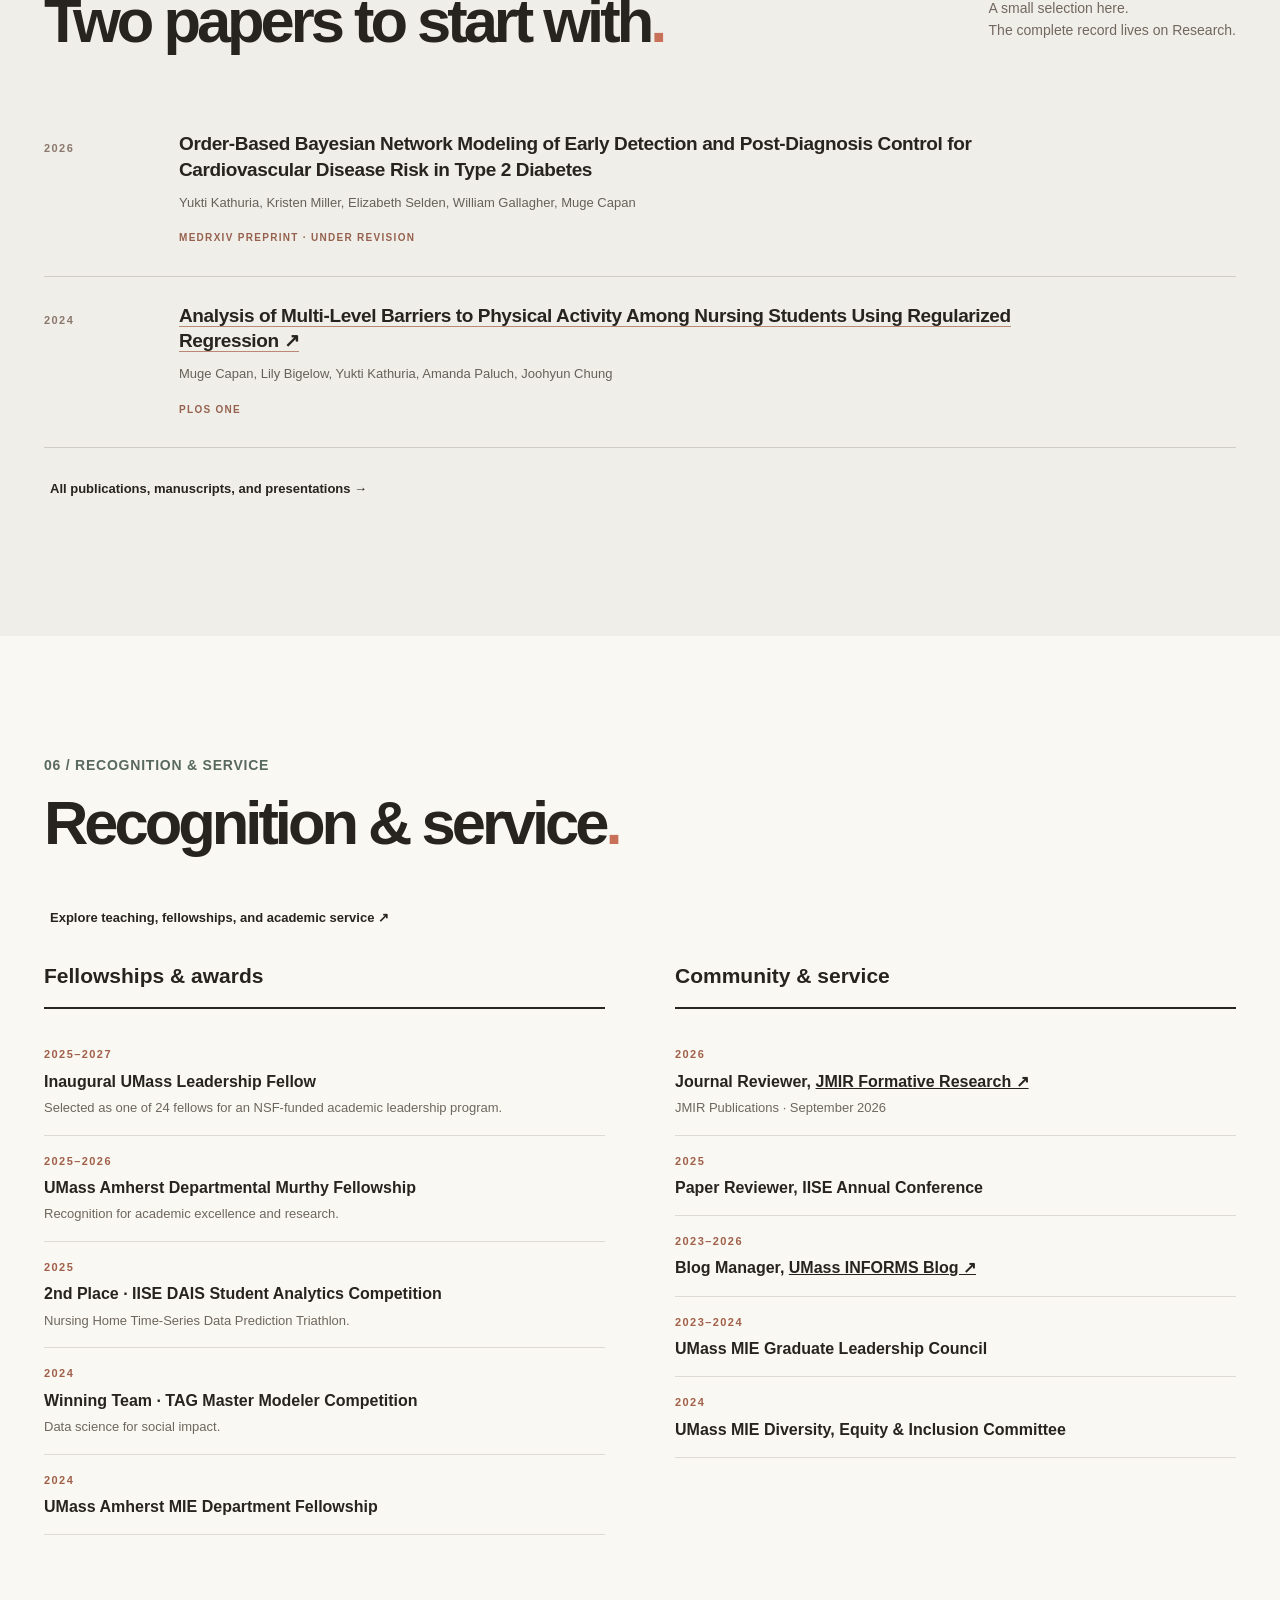
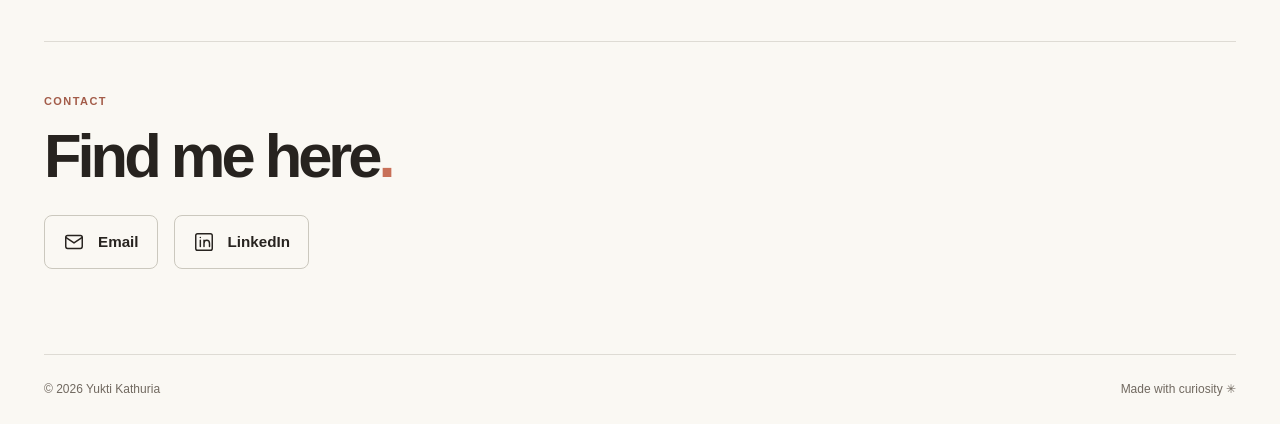
==== commit 66093473: "Update index.html" ====
--- a/index.html
+++ b/index.html
@@ -23,11 +23,11 @@
 <div class="hero-meta"><span>01 / AN INTRODUCTION</span><span>AMHERST, MASSACHUSETTS ↗</span></div>
 </section>
 <section aria-label="Research focus" class="marquee-band"><div class="shell band-inner"><span>DISEASE PROGRESSION</span><b>✳</b><span>DISPROPORTIONATE RISK</span><b>✳</b><span>CARE PATHWAYS</span><b>✳</b><span>RESOURCE ALLOCATION</span></div></section>
-<section class="section shell intro-grid"><div class="section-label">02 / Background</div><div><h2>From aerospace to healthcare<span class="punct">.</span></h2><p>I’m a Ph.D. candidate in the Department of Mechanical and Industrial Engineering at the University of Massachusetts Amherst, advised by <a href="https://www.umass.edu/engineering/about/directory/muge-capan">Muge Capan</a>.</p><p>My training began in aerospace engineering, where I earned both my B.S. and M.S. from the University of Illinois Urbana-Champaign. Today I bring that systems perspective, together with statistical and computational methods, to healthcare research.</p><a class="inline-forward" href="academic.html">More about my academic journey ↗</a></div></section>
-<section class="section shell homepage-research" id="work"><div class="section-top"><div><p class="section-label">03 / Research</p><h2>What I'm working on<span class="punct">.</span></h2></div></div><div class="home-research-summary"><p>My work explores how healthcare data can reveal unequal risks, clarify changing care needs, and support smarter use of limited resources. Recent projects span cardiovascular risk stratification, longitudinal care pathways, and geographic healthcare access.</p><a class="btn btn-plain" href="research.html#featured">Explore my research projects and methods ↗</a></div></section><section class="section home-news" id="news"><div class="shell"><div class="section-top"><div><p class="section-label">04 / News</p><h2>News &amp; updates<span class="punct">.</span></h2></div><a class="inline-forward" href="research.html#talks">Talks &amp; presentations ↗</a></div><div class="news-list"><article class="news-entry"><time datetime="2026-11-03">Nov 3, 2026</time><div><span class="news-tag">Upcoming presentation</span><h3>INFORMS Annual Meeting 2026</h3><p>Presenting <em>Dynamic Cardiovascular Risk Stratification in Type 2 Diabetes Using Bipartite Stochastic Block Models for Specialty Referral Decisions.</em></p></div></article><article class="news-entry"><time datetime="2026-10-23">Oct 23, 2026</time><div><span class="news-tag">Upcoming presentation</span><h3>UMass Student Chapter of INFORMS Tune-Up Session</h3><p>Presenting <em>Dynamic Cardiovascular Risk Stratification in Type 2 Diabetes Using Bipartite Stochastic Block Models for Specialty Referral Decisions</em> at the Isenberg School of Management.</p></div></article><article class="news-entry"><time datetime="2026-10-09">Oct 9, 2026</time><div><span class="news-tag">Seminar</span><h3>Health Econ WIPS Seminar · UMass Amherst</h3><p>Presented the dynamic cardiovascular risk stratification and specialty referral work at the Department of Resource Economics.</p></div></article></div></div></section>
-<section class="section publications-section" id="publications"><div class="shell"><div class="section-top"><div><p class="section-label">05 / Selected publications</p><h2>Two papers to start with<span class="punct">.</span></h2></div><p class="section-aside">A small selection here.<br/>The complete record lives on Research.</p></div>
+<section class="section shell intro-grid"><div class="section-label">02 / BACKGROUND</div><div><h2>From aerospace to healthcare<span class="punct">.</span></h2><p>I’m a Ph.D. candidate in the Department of Mechanical and Industrial Engineering at the University of Massachusetts Amherst, advised by <a href="https://www.umass.edu/engineering/about/directory/muge-capan">Muge Capan</a>.</p><p>My training began in aerospace engineering, where I earned both my B.S. and M.S. from the University of Illinois Urbana-Champaign. Today I bring that systems perspective, together with statistical and computational methods, to healthcare research.</p><a class="inline-forward" href="academic.html">More about my academic journey ↗</a></div></section>
+<section class="section shell homepage-research" id="work"><div class="section-top"><div><p class="section-label">03 / RESEARCH</p><h2>What I'm working on<span class="punct">.</span></h2></div></div><div class="home-research-summary"><p>My work explores how healthcare data can reveal unequal risks, clarify changing care needs, and support smarter use of limited resources. Recent projects span cardiovascular risk stratification, longitudinal care pathways, and geographic healthcare access.</p><a class="btn btn-plain" href="research.html#featured">Explore my research projects and methods ↗</a></div></section><section class="section home-news" id="news"><div class="shell"><div class="section-top"><div><p class="section-label">04 / NEWS</p><h2>News &amp; updates<span class="punct">.</span></h2></div><a class="inline-forward" href="research.html#talks">Talks &amp; presentations ↗</a></div><div class="news-list"><article class="news-entry"><time datetime="2026-11-03">Nov 3, 2026</time><div><span class="news-tag">Upcoming presentation</span><h3>INFORMS Annual Meeting 2026</h3><p>Presenting <em>Dynamic Cardiovascular Risk Stratification in Type 2 Diabetes Using Bipartite Stochastic Block Models for Specialty Referral Decisions.</em></p></div></article><article class="news-entry"><time datetime="2026-10-23">Oct 23, 2026</time><div><span class="news-tag">Upcoming presentation</span><h3>UMass Student Chapter of INFORMS Tune-Up Session</h3><p>Presenting <em>Dynamic Cardiovascular Risk Stratification in Type 2 Diabetes Using Bipartite Stochastic Block Models for Specialty Referral Decisions</em> at the Isenberg School of Management.</p></div></article><article class="news-entry"><time datetime="2026-10-09">Oct 9, 2026</time><div><span class="news-tag">Seminar</span><h3>Health Econ WIPS Seminar · UMass Amherst</h3><p>Presented the dynamic cardiovascular risk stratification and specialty referral work at the Department of Resource Economics.</p></div></article></div></div></section>
+<section class="section publications-section" id="publications"><div class="shell"><div class="section-top"><div><p class="section-label">05 / SELECTED PUBLICATIONS</p><h2>Two papers to start with<span class="punct">.</span></h2></div><p class="section-aside">A small selection here.<br/>The complete record lives on Research.</p></div>
 <div class="pub-group"><article class="pub-row"><span class="pub-year">2026</span><div><h4>Order-Based Bayesian Network Modeling of Early Detection and Post-Diagnosis Control for Cardiovascular Disease Risk in Type 2 Diabetes</h4><p>Yukti Kathuria, Kristen Miller, Elizabeth Selden, William Gallagher, Muge Capan</p><span class="pub-place">MEDRXIV PREPRINT · UNDER REVISION</span></div></article><article class="pub-row"><span class="pub-year">2024</span><div><h4><a href="https://journals.plos.org/plosone/article?id=10.1371/journal.pone.0304214">Analysis of Multi-Level Barriers to Physical Activity Among Nursing Students Using Regularized Regression ↗</a></h4><p>Muge Capan, Lily Bigelow, Yukti Kathuria, Amanda Paluch, Joohyun Chung</p><span class="pub-place">PLOS ONE</span></div></article></div><p class="pub-next"><a class="btn btn-plain" href="research.html#publications">All publications, manuscripts, and presentations →</a></p></div></section>
-<section class="section shell" id="recognition"><div class="section-top"><div><p class="section-label">06 / Recognition &amp; service</p><h2>Recognition &amp; service<span class="punct">.</span></h2></div></div><p><a class="btn btn-plain" href="academic.html">Explore teaching, fellowships, and academic service ↗</a></p><div class="recognition-grid"><div class="recognition-column"><h3>Fellowships &amp; awards</h3><div class="award"><span>2025–2027</span><strong>Inaugural UMass Leadership Fellow</strong><p>Selected as one of 24 fellows for an NSF-funded academic leadership program.</p></div><div class="award"><span>2025–2026</span><strong>UMass Amherst Departmental Murthy Fellowship</strong><p>Recognition for academic excellence and research.</p></div><div class="award"><span>2025</span><strong>2nd Place · IISE DAIS Student Analytics Competition</strong><p>Nursing Home Time-Series Data Prediction Triathlon.</p></div><div class="award"><span>2024</span><strong>Winning Team · TAG Master Modeler Competition</strong><p>Data science for social impact.</p></div><div class="award"><span>2024</span><strong>UMass Amherst MIE Department Fellowship</strong></div></div><div class="recognition-column"><h3>Community &amp; service</h3><div class="award">
+<section class="section shell" id="recognition"><div class="section-top"><div><p class="section-label">06 / RECOGNITION &amp; SERVICE</p><h2>Recognition &amp; service<span class="punct">.</span></h2></div></div><p><a class="btn btn-plain" href="academic.html">Explore teaching, fellowships, and academic service ↗</a></p><div class="recognition-grid"><div class="recognition-column"><h3>Fellowships &amp; awards</h3><div class="award"><span>2025–2027</span><strong>Inaugural UMass Leadership Fellow</strong><p>Selected as one of 24 fellows for an NSF-funded academic leadership program.</p></div><div class="award"><span>2025–2026</span><strong>UMass Amherst Departmental Murthy Fellowship</strong><p>Recognition for academic excellence and research.</p></div><div class="award"><span>2025</span><strong>2nd Place · IISE DAIS Student Analytics Competition</strong><p>Nursing Home Time-Series Data Prediction Triathlon.</p></div><div class="award"><span>2024</span><strong>Winning Team · TAG Master Modeler Competition</strong><p>Data science for social impact.</p></div><div class="award"><span>2024</span><strong>UMass Amherst MIE Department Fellowship</strong></div></div><div class="recognition-column"><h3>Community &amp; service</h3><div class="award">
   <span>2026</span>
   <strong>Journal Reviewer, <a href="https://formative.jmir.org/">JMIR Formative Research ↗</a></strong>
   <p>JMIR Publications · September 2026</p>
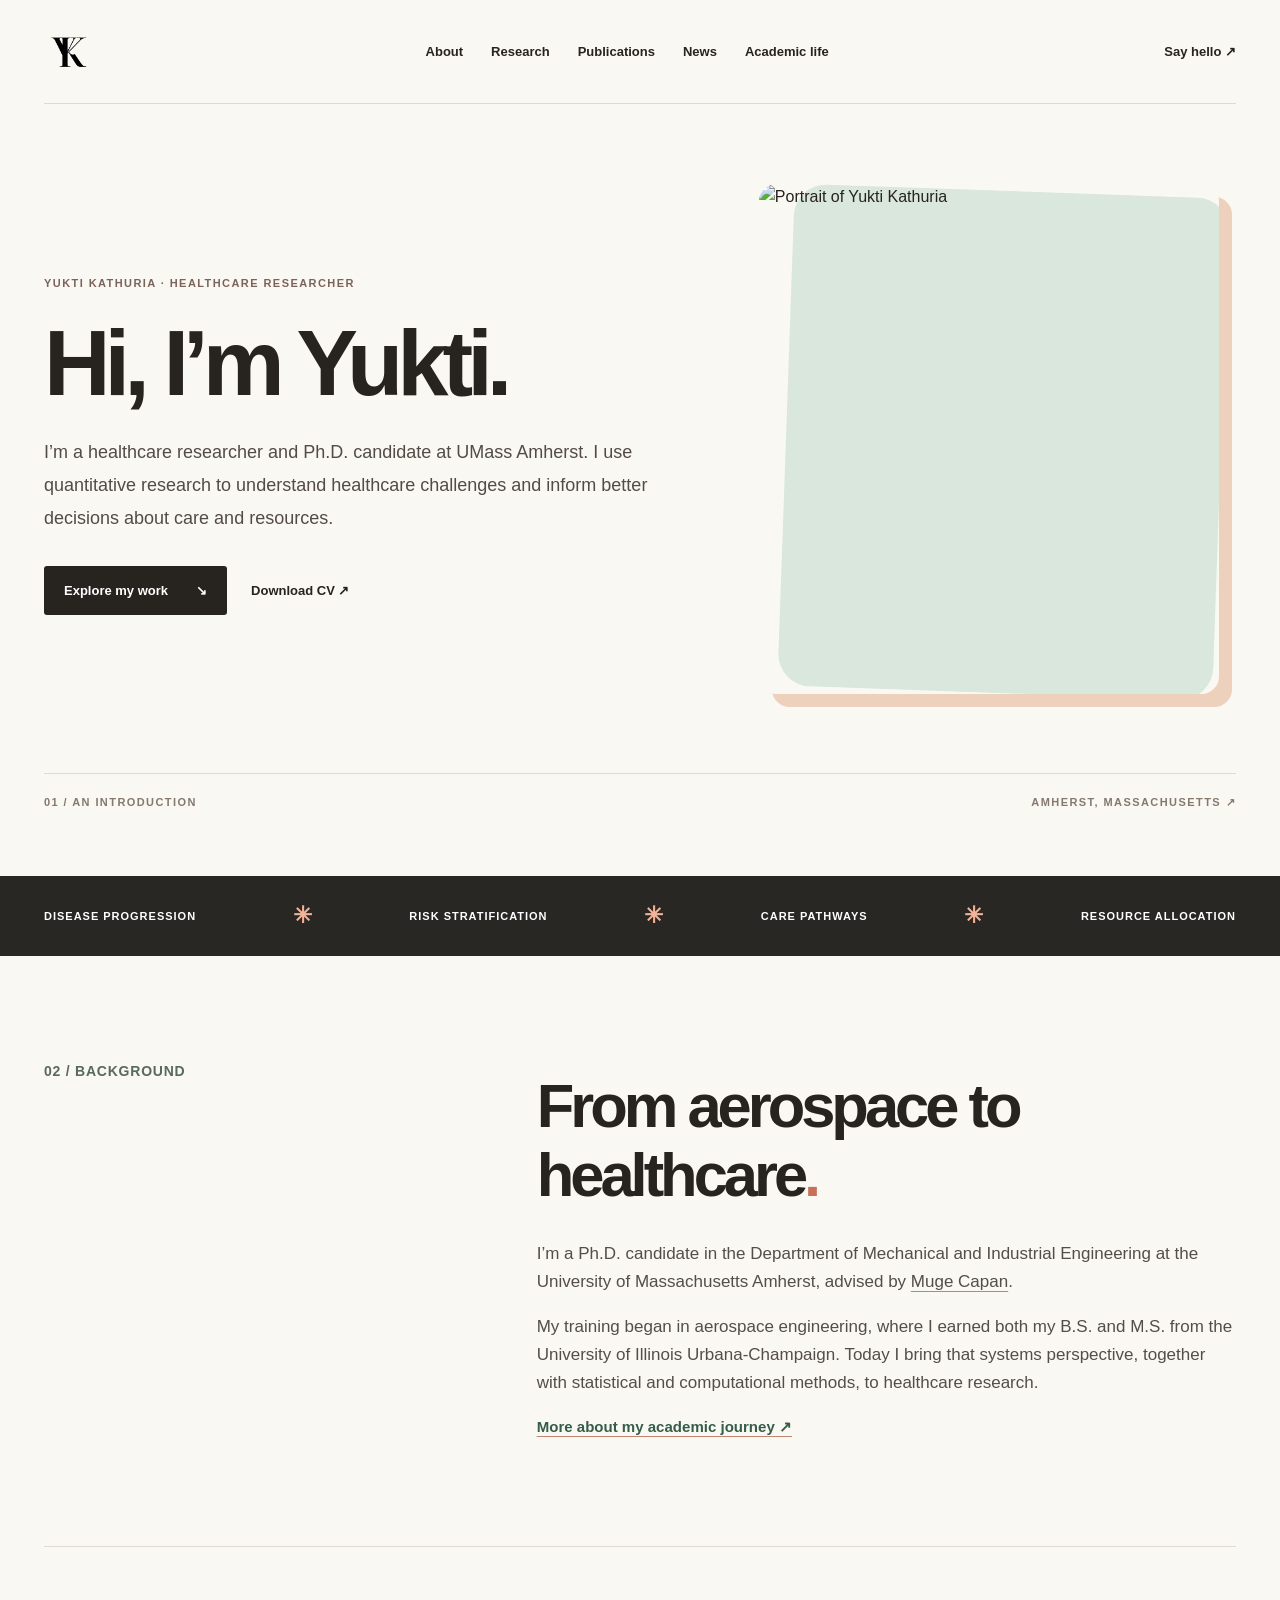
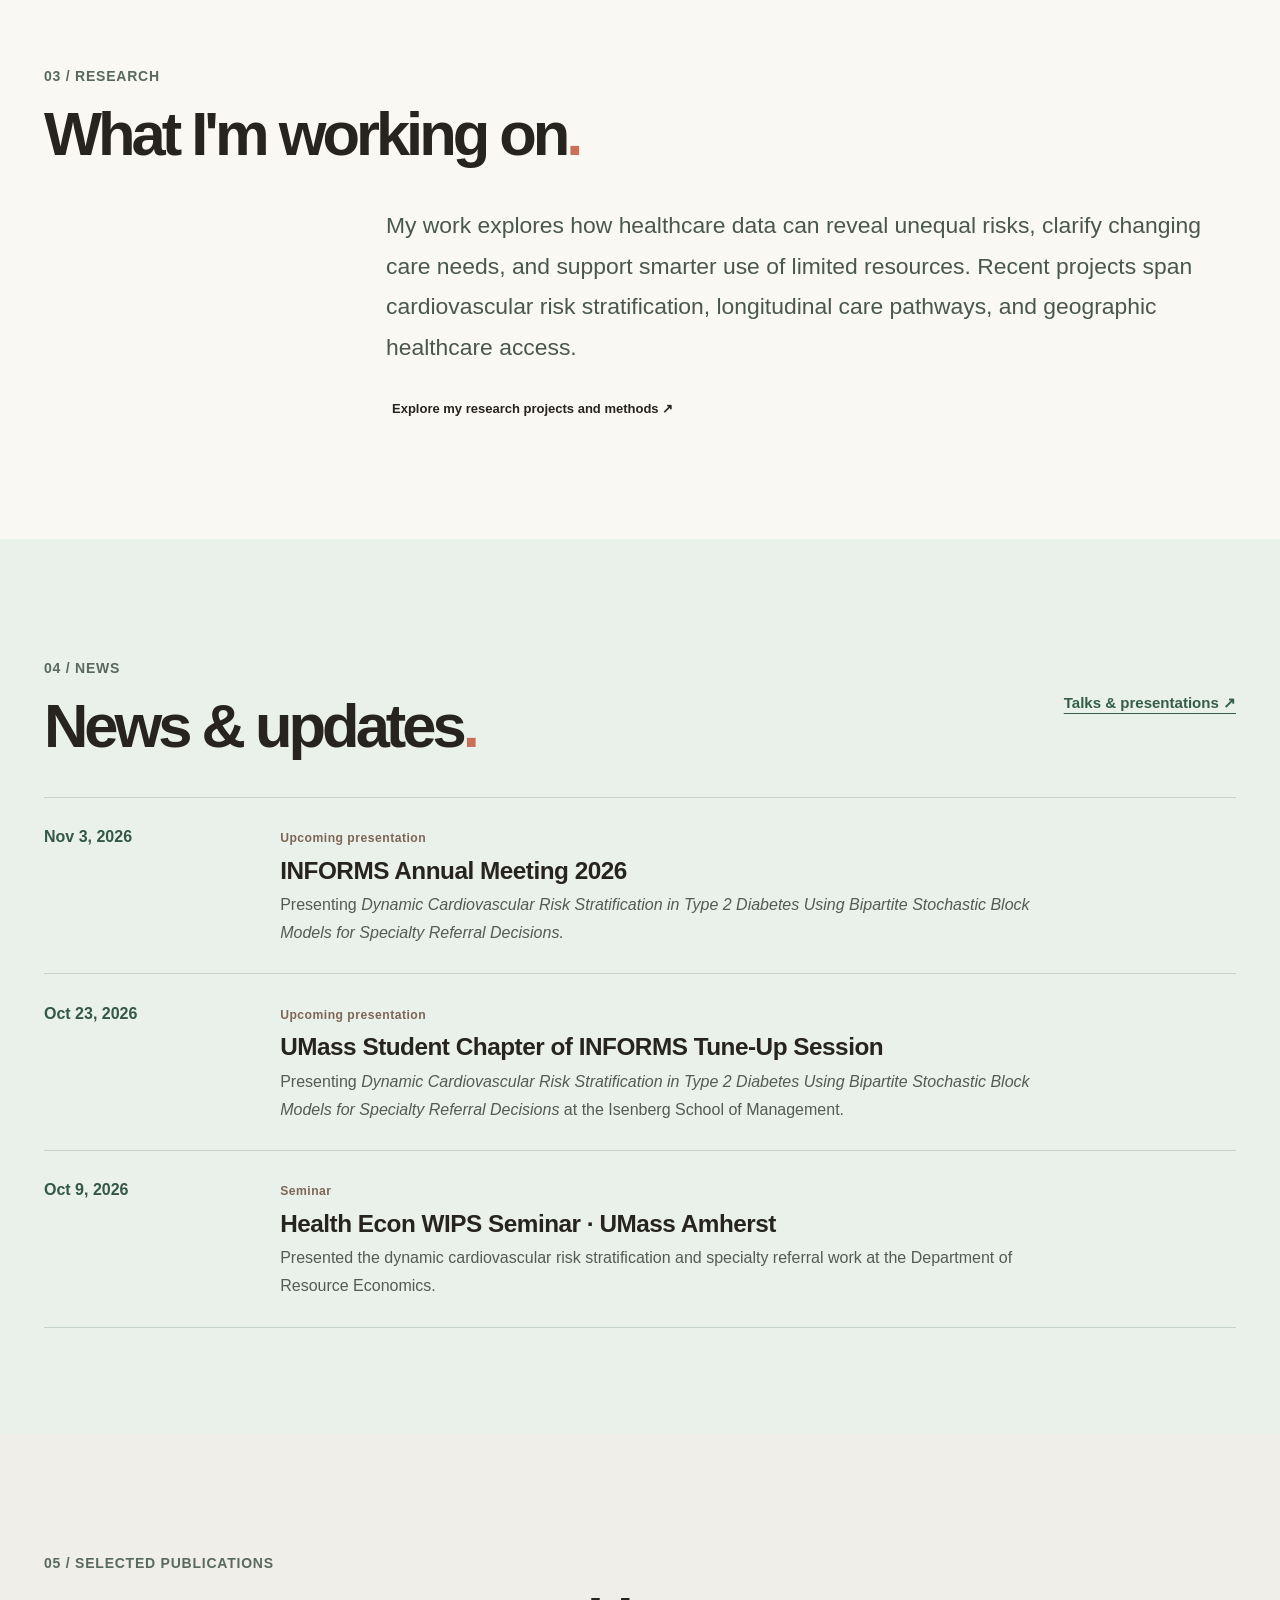
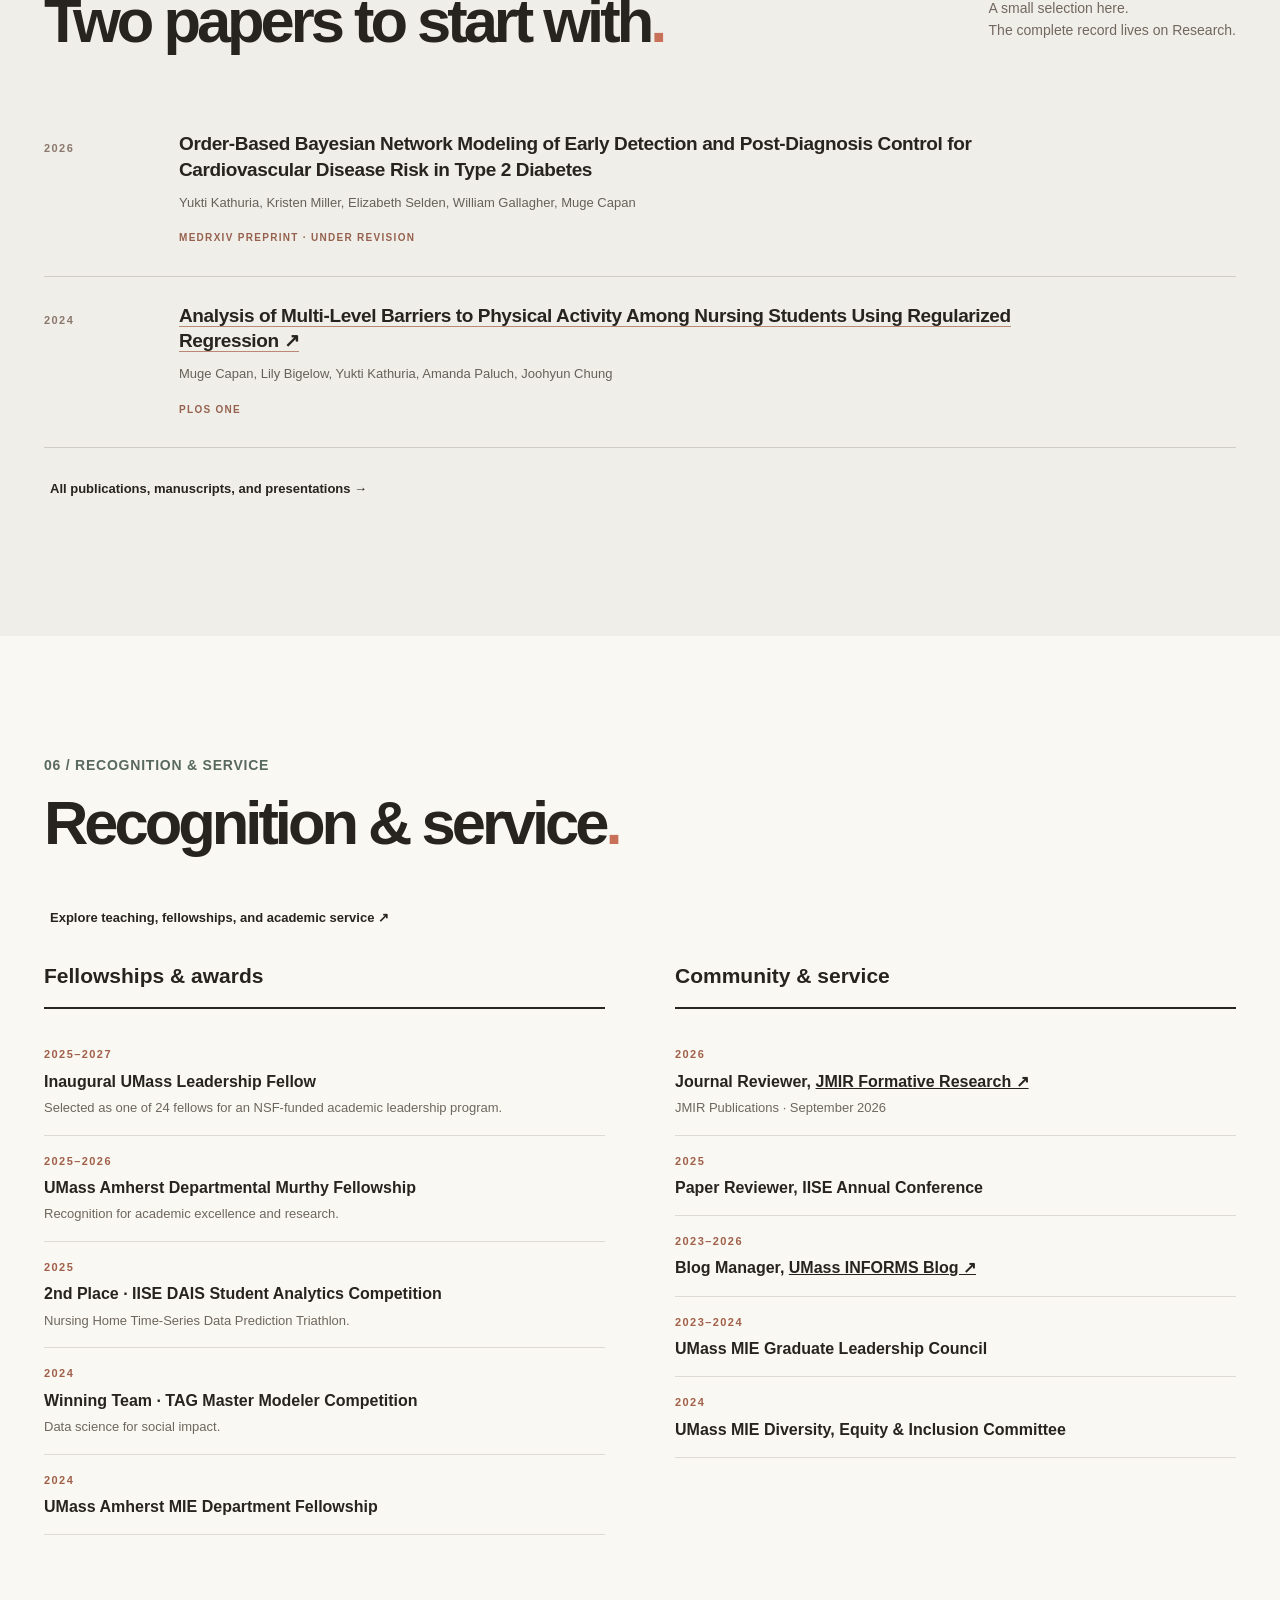
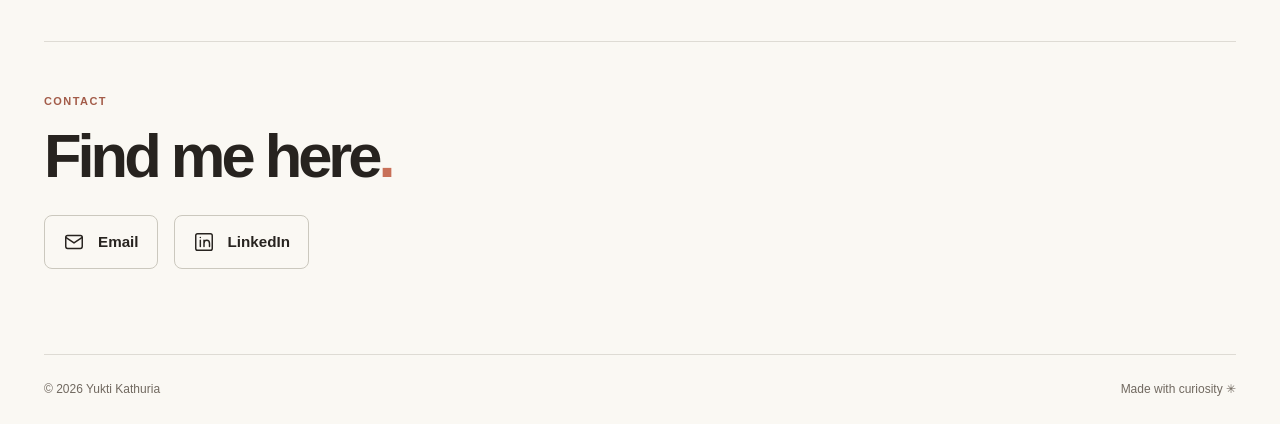
==== commit 97dc5f28: "Update index.html" ====
--- a/index.html
+++ b/index.html
@@ -22,7 +22,7 @@
 <div class="hero-art"><div class="arch-back"></div><div class="portrait-wrap"><img alt="Portrait of Yukti Kathuria" src="images/IMG_0198.jpg"/></div></div>
 <div class="hero-meta"><span>01 / AN INTRODUCTION</span><span>AMHERST, MASSACHUSETTS ↗</span></div>
 </section>
-<section aria-label="Research focus" class="marquee-band"><div class="shell band-inner"><span>DISEASE PROGRESSION</span><b>✳</b><span>DISPROPORTIONATE RISK</span><b>✳</b><span>CARE PATHWAYS</span><b>✳</b><span>RESOURCE ALLOCATION</span></div></section>
+<section aria-label="Research focus" class="marquee-band"><div class="shell band-inner"><span>DISEASE PROGRESSION</span><b>✳</b><span>RISK STRATIFICATION</span><b>✳</b><span>CARE PATHWAYS</span><b>✳</b><span>RESOURCE ALLOCATION</span></div></section>
 <section class="section shell intro-grid"><div class="section-label">02 / BACKGROUND</div><div><h2>From aerospace to healthcare<span class="punct">.</span></h2><p>I’m a Ph.D. candidate in the Department of Mechanical and Industrial Engineering at the University of Massachusetts Amherst, advised by <a href="https://www.umass.edu/engineering/about/directory/muge-capan">Muge Capan</a>.</p><p>My training began in aerospace engineering, where I earned both my B.S. and M.S. from the University of Illinois Urbana-Champaign. Today I bring that systems perspective, together with statistical and computational methods, to healthcare research.</p><a class="inline-forward" href="academic.html">More about my academic journey ↗</a></div></section>
 <section class="section shell homepage-research" id="work"><div class="section-top"><div><p class="section-label">03 / RESEARCH</p><h2>What I'm working on<span class="punct">.</span></h2></div></div><div class="home-research-summary"><p>My work explores how healthcare data can reveal unequal risks, clarify changing care needs, and support smarter use of limited resources. Recent projects span cardiovascular risk stratification, longitudinal care pathways, and geographic healthcare access.</p><a class="btn btn-plain" href="research.html#featured">Explore my research projects and methods ↗</a></div></section><section class="section home-news" id="news"><div class="shell"><div class="section-top"><div><p class="section-label">04 / NEWS</p><h2>News &amp; updates<span class="punct">.</span></h2></div><a class="inline-forward" href="research.html#talks">Talks &amp; presentations ↗</a></div><div class="news-list"><article class="news-entry"><time datetime="2026-11-03">Nov 3, 2026</time><div><span class="news-tag">Upcoming presentation</span><h3>INFORMS Annual Meeting 2026</h3><p>Presenting <em>Dynamic Cardiovascular Risk Stratification in Type 2 Diabetes Using Bipartite Stochastic Block Models for Specialty Referral Decisions.</em></p></div></article><article class="news-entry"><time datetime="2026-10-23">Oct 23, 2026</time><div><span class="news-tag">Upcoming presentation</span><h3>UMass Student Chapter of INFORMS Tune-Up Session</h3><p>Presenting <em>Dynamic Cardiovascular Risk Stratification in Type 2 Diabetes Using Bipartite Stochastic Block Models for Specialty Referral Decisions</em> at the Isenberg School of Management.</p></div></article><article class="news-entry"><time datetime="2026-10-09">Oct 9, 2026</time><div><span class="news-tag">Seminar</span><h3>Health Econ WIPS Seminar · UMass Amherst</h3><p>Presented the dynamic cardiovascular risk stratification and specialty referral work at the Department of Resource Economics.</p></div></article></div></div></section>
 <section class="section publications-section" id="publications"><div class="shell"><div class="section-top"><div><p class="section-label">05 / SELECTED PUBLICATIONS</p><h2>Two papers to start with<span class="punct">.</span></h2></div><p class="section-aside">A small selection here.<br/>The complete record lives on Research.</p></div>
